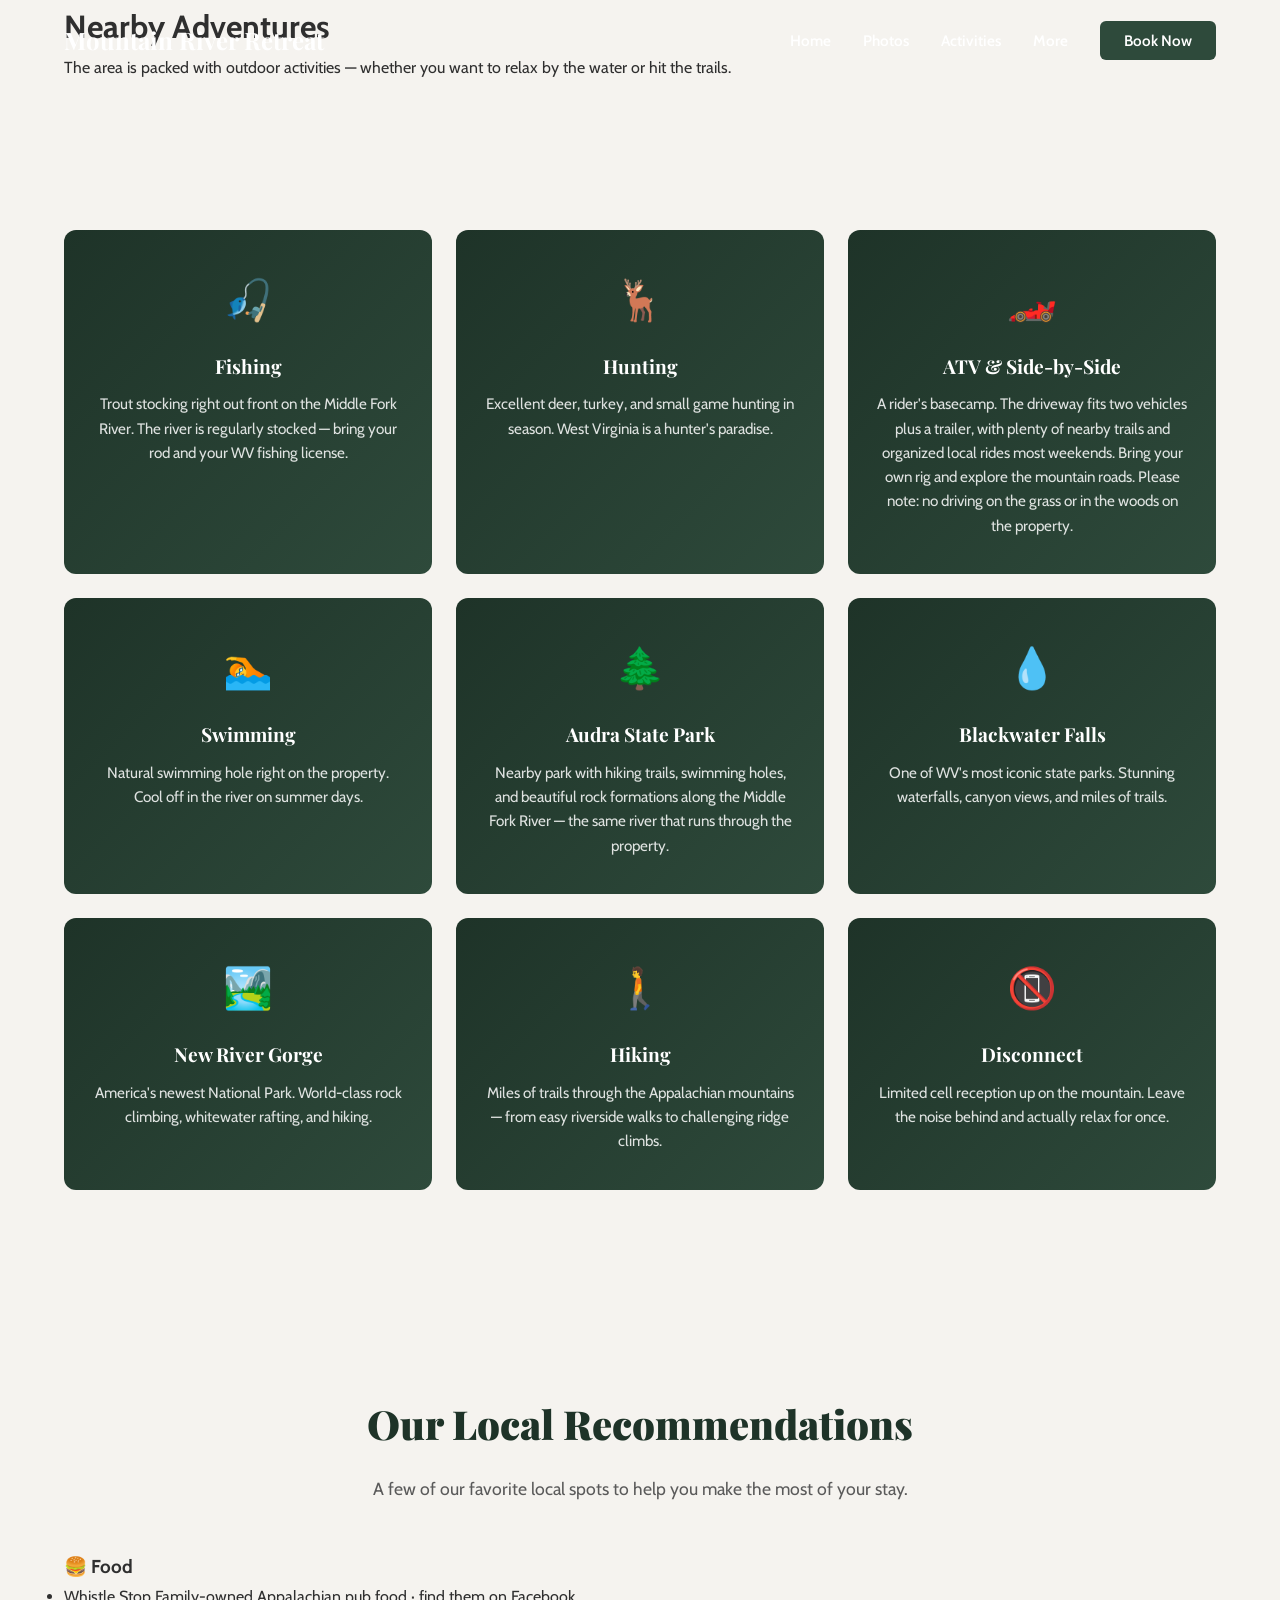
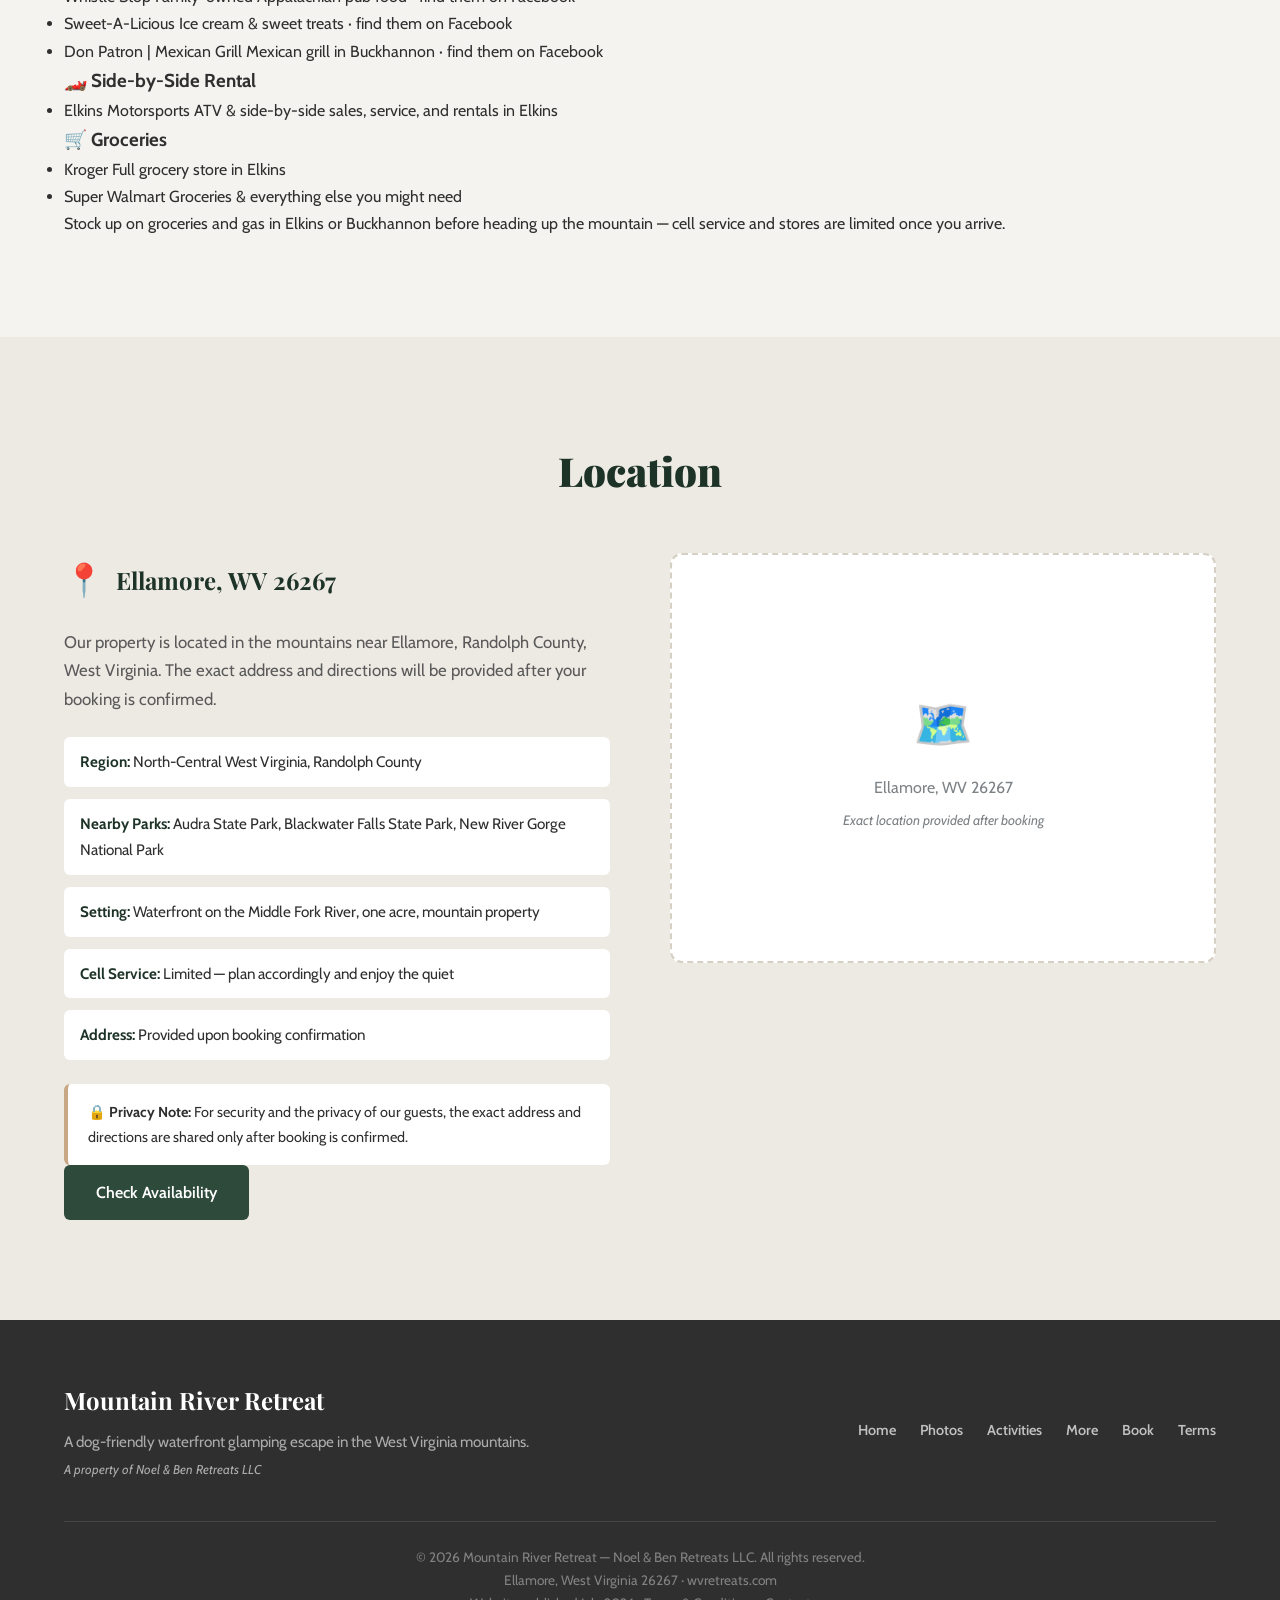
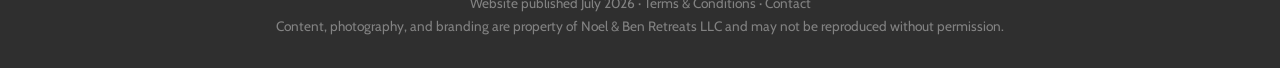
==== activities.html @ d379f9dd "Add files via upload" ====
<!DOCTYPE html>
<html lang="en">
<head>
    <meta charset="UTF-8">
    <meta name="viewport" content="width=device-width, initial-scale=1.0">
    <title>Activities &amp; Location | Mountain River Retreat</title>
    <meta name="description" content="Fishing, hunting, ATV trails, state parks, and more near our glamping retreat in Ellamore, WV.">
    <link rel="stylesheet" href="css/style.css">
    <link rel="preconnect" href="https://fonts.googleapis.com">
    <link rel="preconnect" href="https://fonts.gstatic.com" crossorigin>
    <link href="https://fonts.googleapis.com/css2?family=Cabin:wght@400;600;700&family=Playfair+Display:wght@700;900&display=swap" rel="stylesheet">
</head>
<body>
    <!-- Navigation -->
    <nav class="navbar scrolled" id="navbar">
        <div class="nav-container">
            <a href="index.html" class="nav-logo">Mountain River Retreat</a>
            <button class="nav-toggle" id="nav-toggle" aria-label="Toggle navigation">
                <span></span>
                <span></span>
                <span></span>
            </button>
            <ul class="nav-menu" id="nav-menu">
                <li><a href="index.html">Home</a></li>
                <li><a href="photos.html">Photos</a></li>
                <li><a href="activities.html" class="active">Activities</a></li>
                <li><a href="more.html">More</a></li>
                <li><a href="book.html" class="nav-cta">Book Now</a></li>
            </ul>
        </div>
    </nav>

    <!-- Page Header -->
    <header class="page-header">
        <div class="container">
            <h1>Nearby Adventures</h1>
            <p>The area is packed with outdoor activities — whether you want to relax by the water or hit the trails.</p>
        </div>
    </header>

    <!-- Activities Section -->
    <section class="section activities">
        <div class="container">
            <div class="activities-grid">
                <div class="activity-card">
                    <div class="activity-icon">🎣</div>
                    <h3>Fishing</h3>
                    <p>Trout stocking right out front on the Middle Fork River. The river is regularly stocked — bring your rod and your WV fishing license.</p>
                </div>
                <div class="activity-card">
                    <div class="activity-icon">🦌</div>
                    <h3>Hunting</h3>
                    <p>Excellent deer, turkey, and small game hunting in season. West Virginia is a hunter's paradise.</p>
                </div>
                <div class="activity-card">
                    <div class="activity-icon">🏎️</div>
                    <h3>ATV &amp; Side-by-Side</h3>
                    <p>A rider's basecamp. The driveway fits two vehicles plus a trailer, with plenty of nearby trails and organized local rides most weekends. Bring your own rig and explore the mountain roads. Please note: no driving on the grass or in the woods on the property.</p>
                </div>
                <div class="activity-card">
                    <div class="activity-icon">🏊</div>
                    <h3>Swimming</h3>
                    <p>Natural swimming hole right on the property. Cool off in the river on summer days.</p>
                </div>
                <div class="activity-card">
                    <div class="activity-icon">🌲</div>
                    <h3>Audra State Park</h3>
                    <p>Nearby park with hiking trails, swimming holes, and beautiful rock formations along the Middle Fork River — the same river that runs through the property.</p>
                </div>
                <div class="activity-card">
                    <div class="activity-icon">💧</div>
                    <h3>Blackwater Falls</h3>
                    <p>One of WV's most iconic state parks. Stunning waterfalls, canyon views, and miles of trails.</p>
                </div>
                <div class="activity-card">
                    <div class="activity-icon">🏞️</div>
                    <h3>New River Gorge</h3>
                    <p>America's newest National Park. World-class rock climbing, whitewater rafting, and hiking.</p>
                </div>
                <div class="activity-card">
                    <div class="activity-icon">🚶</div>
                    <h3>Hiking</h3>
                    <p>Miles of trails through the Appalachian mountains — from easy riverside walks to challenging ridge climbs.</p>
                </div>
                <div class="activity-card">
                    <div class="activity-icon">📵</div>
                    <h3>Disconnect</h3>
                    <p>Limited cell reception up on the mountain. Leave the noise behind and actually relax for once.</p>
                </div>
            </div>
        </div>
    </section>

    <!-- Local Recommendations Section -->
    <section class="section recommendations" id="recommendations">
        <div class="container">
            <h2 class="section-title">Our Local Recommendations</h2>
            <p class="section-subtitle">A few of our favorite local spots to help you make the most of your stay.</p>
            <div class="recs-grid">
                <div class="recs-category">
                    <h3><span class="recs-icon">🍔</span> Food</h3>
                    <ul class="recs-list">
                        <li>
                            <a href="https://www.facebook.com/fb-answers/whistle-stop-bar-and-grill-buckhannon-wv/" target="_blank" rel="noopener">Whistle Stop</a>
                            <span>Family-owned Appalachian pub food &middot; find them on Facebook</span>
                        </li>
                        <li>
                            <a href="https://www.facebook.com/myicecreamshopsweet/" target="_blank" rel="noopener">Sweet-A-Licious</a>
                            <span>Ice cream &amp; sweet treats &middot; find them on Facebook</span>
                        </li>
                        <li>
                            <a href="https://www.facebook.com/Donpatronbuckhannon/" target="_blank" rel="noopener">Don Patron | Mexican Grill</a>
                            <span>Mexican grill in Buckhannon &middot; find them on Facebook</span>
                        </li>
                    </ul>
                </div>
                <div class="recs-category">
                    <h3><span class="recs-icon">🏎️</span> Side-by-Side Rental</h3>
                    <ul class="recs-list">
                        <li>
                            <a href="https://www.elkinsmotorsports.net/" target="_blank" rel="noopener">Elkins Motorsports</a>
                            <span>ATV &amp; side-by-side sales, service, and rentals in Elkins</span>
                        </li>
                    </ul>
                </div>
                <div class="recs-category">
                    <h3><span class="recs-icon">🛒</span> Groceries</h3>
                    <ul class="recs-list">
                        <li>
                            <a href="https://www.kroger.com/stores/search?searchText=Elkins%2C%20WV" target="_blank" rel="noopener">Kroger</a>
                            <span>Full grocery store in Elkins</span>
                        </li>
                        <li>
                            <a href="https://www.walmart.com/store-finder?location=Elkins%2C%20WV" target="_blank" rel="noopener">Super Walmart</a>
                            <span>Groceries &amp; everything else you might need</span>
                        </li>
                    </ul>
                </div>
            </div>
            <p class="recs-note">Stock up on groceries and gas in Elkins or Buckhannon before heading up the mountain — cell service and stores are limited once you arrive.</p>
        </div>
    </section>

    <!-- Location Section -->
    <section class="section location" id="location">
        <div class="container">
            <h2 class="section-title">Location</h2>
            <div class="location-content">
                <div class="location-info">
                    <div class="location-badge">
                        <span class="location-pin">📍</span>
                        <h3>Ellamore, WV 26267</h3>
                    </div>
                    <p>Our property is located in the mountains near Ellamore, Randolph County, West Virginia. The exact address and directions will be provided after your booking is confirmed.</p>
                    <div class="location-details">
                        <div class="location-detail">
                            <strong>Region:</strong> North-Central West Virginia, Randolph County
                        </div>
                        <div class="location-detail">
                            <strong>Nearby Parks:</strong> Audra State Park, Blackwater Falls State Park, New River Gorge National Park
                        </div>
                        <div class="location-detail">
                            <strong>Setting:</strong> Waterfront on the Middle Fork River, one acre, mountain property
                        </div>
                        <div class="location-detail">
                            <strong>Cell Service:</strong> Limited — plan accordingly and enjoy the quiet
                        </div>
                        <div class="location-detail">
                            <strong>Address:</strong> Provided upon booking confirmation
                        </div>
                    </div>
                    <div class="location-note">
                        <p><strong>🔒 Privacy Note:</strong> For security and the privacy of our guests, the exact address and directions are shared only after booking is confirmed.</p>
                    </div>
                </div>
                <div class="location-map">
                    <div class="map-placeholder">
                        <span>🗺️</span>
                        <p>Ellamore, WV 26267</p>
                        <p class="map-note">Exact location provided after booking</p>
                    </div>
                </div>
            </div>
            <div class="section-cta">
                <a href="book.html" class="btn btn-primary">Check Availability</a>
            </div>
        </div>
    </section>

    <!-- Footer -->
    <footer class="footer">
        <div class="container">
            <div class="footer-content">
                <div class="footer-brand">
                    <h3>Mountain River Retreat</h3>
                    <p>A dog-friendly waterfront glamping escape in the West Virginia mountains.</p>
                    <p class="footer-llc">A property of Noel &amp; Ben Retreats LLC</p>
                </div>
                <div class="footer-links">
                    <a href="index.html">Home</a>
                    <a href="photos.html">Photos</a>
                    <a href="activities.html">Activities</a>
                    <a href="more.html">More</a>
                    <a href="book.html">Book</a>
                    <a href="terms.html">Terms</a>
                </div>
            </div>
            <div class="footer-bottom">
                <p class="footer-copyright">&copy; 2026 Mountain River Retreat &mdash; Noel &amp; Ben Retreats LLC. All rights reserved.</p>
                <p class="footer-meta">Ellamore, West Virginia 26267 &middot; <a href="https://wvretreats.com">wvretreats.com</a></p>
                <p class="footer-meta">Website published July 2026 &middot; <a href="terms.html">Terms &amp; Conditions</a> &middot; <a href="book.html">Contact</a></p>
                <p class="footer-meta footer-fineprint">Content, photography, and branding are property of Noel &amp; Ben Retreats LLC and may not be reproduced without permission.</p>
            </div>
        </div>
    </footer>

    <script src="js/main.js"></script>
</body>
</html>
---- css/style.css ----
/* ===== CSS Variables ===== */
:root {
    --color-warm-white: #F5F3EF;
    --color-taupe: #D6D0C4;
    --color-sage: #8A9782;
    --color-river-blue: #4A6472;
    --color-charcoal: #2F2F2F;
    --color-warm-wood: #C8A884;
    --color-forest-green: #2E4A3B;
    --color-stone-gray: #7D8286;
    --color-rust: #A35A3A;
    --color-primary: var(--color-forest-green);
    --color-primary-light: var(--color-sage);
    --color-primary-dark: #1E3328;
    --color-secondary: var(--color-rust);
    --color-secondary-light: #C06E4A;
    --color-accent: var(--color-river-blue);
    --color-bg: var(--color-warm-white);
    --color-bg-alt: #EDE9E3;
    --color-bg-dark: var(--color-charcoal);
    --color-text: var(--color-charcoal);
    --color-text-light: #5A5A5A;
    --color-text-muted: var(--color-stone-gray);
    --color-white: #ffffff;
    --color-border: var(--color-taupe);
    --font-heading: 'Playfair Display', Georgia, serif;
    --font-body: 'Cabin', -apple-system, BlinkMacSystemFont, sans-serif;
    --shadow-sm: 0 2px 4px rgba(0, 0, 0, 0.06);
    --shadow-md: 0 4px 12px rgba(0, 0, 0, 0.1);
    --shadow-lg: 0 8px 24px rgba(0, 0, 0, 0.14);
    --radius-sm: 6px;
    --radius-md: 12px;
    --radius-lg: 20px;
    --transition: 0.3s ease;
}

/* ===== Reset & Base ===== */
*,
*::before,
*::after {
    margin: 0;
    padding: 0;
    box-sizing: border-box;
}

html {
    scroll-behavior: smooth;
    scroll-padding-top: 80px;
}

body {
    font-family: var(--font-body);
    font-size: 16px;
    line-height: 1.7;
    color: var(--color-text);
    background-color: var(--color-bg);
}

img {
    max-width: 100%;
    height: auto;
    display: block;
}

a {
    text-decoration: none;
    color: inherit;
    transition: color var(--transition);
}

/* ===== Utility Classes ===== */
.container {
    max-width: 1200px;
    margin: 0 auto;
    padding: 0 24px;
}

.section {
    padding: 100px 0;
}

.section-title {
    font-family: var(--font-heading);
    font-size: 2.5rem;
    font-weight: 900;
    color: var(--color-primary-dark);
    text-align: center;
    margin-bottom: 16px;
}

.section-subtitle {
    text-align: center;
    color: var(--color-text-light);
    font-size: 1.1rem;
    max-width: 600px;
    margin: 0 auto 48px;
}

.hidden {
    display: none !important;
}

/* ===== Buttons ===== */
.btn {
    display: inline-block;
    padding: 14px 32px;
    font-family: var(--font-body);
    font-size: 1rem;
    font-weight: 600;
    border-radius: var(--radius-sm);
    border: none;
    cursor: pointer;
    transition: all var(--transition);
    text-align: center;
}

.btn-primary {
    background-color: var(--color-primary);
    color: var(--color-white);
}

.btn-primary:hover {
    background-color: var(--color-primary-light);
    transform: translateY(-2px);
    box-shadow: var(--shadow-md);
}

/* ===== Navigation ===== */
.navbar {
    position: fixed;
    top: 0;
    left: 0;
    right: 0;
    z-index: 1000;
    background-color: transparent;
    transition: all var(--transition);
    padding: 20px 0;
}

.navbar.scrolled {
    background-color: var(--color-white);
    box-shadow: var(--shadow-sm);
    padding: 12px 0;
}

.nav-container {
    max-width: 1200px;
    margin: 0 auto;
    padding: 0 24px;
    display: flex;
    align-items: center;
    justify-content: space-between;
}

.nav-logo {
    font-family: var(--font-heading);
    font-size: 1.5rem;
    font-weight: 700;
    color: var(--color-white);
    transition: color var(--transition);
}

.navbar.scrolled .nav-logo {
    color: var(--color-primary-dark);
}

.nav-menu {
    display: flex;
    list-style: none;
    gap: 32px;
    align-items: center;
}

.nav-menu a {
    font-weight: 600;
    font-size: 0.95rem;
    color: var(--color-white);
    transition: color var(--transition);
}

.navbar.scrolled .nav-menu a {
    color: var(--color-text);
}

.navbar.scrolled .nav-menu a:hover {
    color: var(--color-primary);
}

.nav-menu a:hover {
    color: var(--color-secondary-light);
}

.nav-cta {
    background-color: var(--color-primary);
    color: var(--color-white) !important;
    padding: 10px 24px;
    border-radius: var(--radius-sm);
}

.nav-cta:hover {
    background-color: var(--color-primary-light) !important;
    color: var(--color-white) !important;
}

.nav-toggle {
    display: none;
    flex-direction: column;
    gap: 5px;
    background: none;
    border: none;
    cursor: pointer;
    padding: 4px;
}

.nav-toggle span {
    width: 25px;
    height: 3px;
    background-color: var(--color-white);
    border-radius: 2px;
    transition: all var(--transition);
}

.navbar.scrolled .nav-toggle span {
    background-color: var(--color-text);
}

/* ===== Hero Section ===== */
.hero {
    position: relative;
    min-height: 100vh;
    display: flex;
    align-items: center;
    justify-content: center;
    background: linear-gradient(135deg, #1E3328 0%, #2E4A3B 30%, #4A6472 100%);
    overflow: hidden;
}

.hero::before {
    content: '';
    position: absolute;
    top: 0;
    left: 0;
    right: 0;
    bottom: 0;
    background:
        radial-gradient(ellipse at 20% 50%, rgba(46, 74, 59, 0.3) 0%, transparent 50%),
        radial-gradient(ellipse at 80% 20%, rgba(74, 100, 114, 0.2) 0%, transparent 40%),
        radial-gradient(ellipse at 50% 80%, rgba(163, 90, 58, 0.1) 0%, transparent 40%);
}

.hero-overlay {
    position: absolute;
    top: 0;
    left: 0;
    right: 0;
    bottom: 0;
    background: rgba(0, 0, 0, 0.3);
}

.hero-content {
    position: relative;
    z-index: 2;
    text-align: center;
    padding: 0 24px;
    max-width: 800px;
}

.hero h1 {
    font-family: var(--font-heading);
    font-size: 4rem;
    font-weight: 900;
    color: var(--color-white);
    margin-bottom: 20px;
    line-height: 1.1;
}

.hero-subtitle {
    font-size: 1.3rem;
    color: rgba(255, 255, 255, 0.9);
    margin-bottom: 36px;
    line-height: 1.6;
}

.hero-tagline {
    font-family: var(--font-body);
    font-size: 1.1rem;
    font-weight: 600;
    letter-spacing: 3px;
    text-transform: uppercase;
    color: var(--color-warm-wood);
    margin-bottom: 16px;
}

/* ===== About Section ===== */
.about {
    background-color: var(--color-bg);
}

.about-grid {
    display: grid;
    grid-template-columns: 1fr 1fr;
    gap: 60px;
    align-items: center;
    margin-top: 48px;
}

.about-text p {
    margin-bottom: 20px;
    color: var(--color-text-light);
    font-size: 1.05rem;
}

.about-highlights {
    display: grid;
    grid-template-columns: 1fr 1fr;
    gap: 16px;
    margin-top: 32px;
}

.highlight {
    display: flex;
    align-items: center;
    gap: 10px;
    padding: 12px 16px;
    background-color: var(--color-bg-alt);
    border-radius: var(--radius-sm);
    font-weight: 600;
    font-size: 0.9rem;
}

.highlight-icon {
    font-size: 1.3rem;
}

.about-image {
    display: flex;
    align-items: center;
    justify-content: center;
}

.placeholder-image {
    width: 100%;
    aspect-ratio: 4/3;
    background: var(--color-bg-alt);
    border: 2px dashed var(--color-border);
    border-radius: var(--radius-md);
    display: flex;
    flex-direction: column;
    align-items: center;
    justify-content: center;
    gap: 8px;
    color: var(--color-text-muted);
}

.placeholder-image span {
    font-size: 3rem;
}

/* ===== Features Section ===== */
.features {
    background-color: var(--color-bg-alt);
}

.features-grid {
    display: grid;
    grid-template-columns: repeat(3, 1fr);
    gap: 24px;
    margin-top: 48px;
}

.feature-card {
    background-color: var(--color-white);
    padding: 36px 28px;
    border-radius: var(--radius-md);
    text-align: center;
    box-shadow: var(--shadow-sm);
    transition: all var(--transition);
}

.feature-card:hover {
    transform: translateY(-4px);
    box-shadow: var(--shadow-md);
}

.feature-icon {
    font-size: 2.5rem;
    margin-bottom: 16px;
}

.feature-card h3 {
    font-family: var(--font-heading);
    font-size: 1.2rem;
    color: var(--color-primary-dark);
    margin-bottom: 10px;
}

.feature-card p {
    color: var(--color-text-light);
    font-size: 0.95rem;
    line-height: 1.6;
}

/* ===== Activities Section ===== */
.activities {
    background-color: var(--color-bg);
}

.activities-grid {
    display: grid;
    grid-template-columns: repeat(3, 1fr);
    gap: 24px;
    margin-top: 48px;
}

.activity-card {
    background: linear-gradient(135deg, #1E3328 0%, #2E4A3B 100%);
    padding: 36px 28px;
    border-radius: var(--radius-md);
    text-align: center;
    color: var(--color-white);
    transition: all var(--transition);
}

.activity-card:hover {
    transform: translateY(-4px);
    box-shadow: var(--shadow-lg);
}

.activity-icon {
    font-size: 2.5rem;
    margin-bottom: 16px;
}

.activity-card h3 {
    font-family: var(--font-heading);
    font-size: 1.2rem;
    margin-bottom: 10px;
}

.activity-card p {
    color: rgba(255, 255, 255, 0.85);
    font-size: 0.95rem;
    line-height: 1.6;
}

/* ===== About Photo ===== */
.about-photo {
    width: 100%;
    border-radius: var(--radius-md);
    box-shadow: var(--shadow-md);
    object-fit: cover;
    aspect-ratio: 4/3;
}

/* ===== Photo Gallery Section ===== */
.gallery {
    background-color: var(--color-bg-alt);
}

.gallery-grid {
    display: grid;
    grid-template-columns: repeat(3, 1fr);
    gap: 16px;
    margin-top: 48px;
}

.gallery-item {
    position: relative;
    border-radius: var(--radius-md);
    overflow: hidden;
    box-shadow: var(--shadow-sm);
    transition: all var(--transition);
    cursor: pointer;
}

.gallery-item:hover {
    transform: translateY(-4px);
    box-shadow: var(--shadow-lg);
}

.gallery-item-large {
    grid-column: span 2;
    grid-row: span 2;
}

.gallery-item img {
    width: 100%;
    height: 100%;
    object-fit: cover;
    aspect-ratio: 4/3;
    display: block;
    transition: transform var(--transition);
}

.gallery-item-large img {
    aspect-ratio: auto;
}

.gallery-item:hover img {
    transform: scale(1.05);
}

.gallery-caption {
    position: absolute;
    bottom: 0;
    left: 0;
    right: 0;
    padding: 12px 16px;
    background: linear-gradient(transparent, rgba(0, 0, 0, 0.7));
    color: var(--color-white);
    font-size: 0.85rem;
    font-weight: 600;
}

/* ===== Rules Section ===== */
.rules {
    background-color: var(--color-bg);
}

.rules-grid {
    display: grid;
    grid-template-columns: repeat(3, 1fr);
    gap: 24px;
    margin-top: 48px;
}

.rule-card {
    background-color: var(--color-white);
    padding: 32px 24px;
    border-radius: var(--radius-md);
    text-align: center;
    box-shadow: var(--shadow-sm);
    border-top: 4px solid var(--color-warm-wood);
}

.rule-icon {
    font-size: 2.2rem;
    margin-bottom: 12px;
}

.rule-card h3 {
    font-family: var(--font-heading);
    font-size: 1.1rem;
    color: var(--color-primary-dark);
    margin-bottom: 8px;
}

.rule-card p {
    color: var(--color-text-light);
    font-size: 0.9rem;
    line-height: 1.6;
}

/* ===== Location Section ===== */
.location {
    background-color: var(--color-bg-alt);
}

.location-content {
    display: grid;
    grid-template-columns: 1fr 1fr;
    gap: 60px;
    align-items: start;
    margin-top: 48px;
}

.location-badge {
    display: flex;
    align-items: center;
    gap: 12px;
    margin-bottom: 20px;
}

.location-pin {
    font-size: 2rem;
}

.location-badge h3 {
    font-family: var(--font-heading);
    font-size: 1.5rem;
    color: var(--color-primary-dark);
}

.location-info p {
    color: var(--color-text-light);
    margin-bottom: 24px;
    font-size: 1.05rem;
}

.location-details {
    display: flex;
    flex-direction: column;
    gap: 12px;
    margin-bottom: 24px;
}

.location-detail {
    padding: 12px 16px;
    background-color: var(--color-white);
    border-radius: var(--radius-sm);
    font-size: 0.95rem;
}

.location-detail strong {
    color: var(--color-primary-dark);
}

.location-note {
    padding: 16px 20px;
    background-color: var(--color-white);
    border-left: 4px solid var(--color-warm-wood);
    border-radius: var(--radius-sm);
}

.location-note p {
    margin: 0;
    font-size: 0.9rem;
    color: var(--color-text);
}

.location-map {
    display: flex;
    align-items: center;
    justify-content: center;
}

.map-placeholder {
    width: 100%;
    aspect-ratio: 4/3;
    background: var(--color-white);
    border: 2px dashed var(--color-border);
    border-radius: var(--radius-md);
    display: flex;
    flex-direction: column;
    align-items: center;
    justify-content: center;
    gap: 8px;
    color: var(--color-text-muted);
}

.map-placeholder span {
    font-size: 3rem;
}

.map-note {
    font-size: 0.85rem;
    font-style: italic;
}

/* ===== Booking Section ===== */
.booking {
    background-color: var(--color-bg);
}

.booking-form-container {
    max-width: 700px;
    margin: 0 auto;
}

.booking-form {
    background-color: var(--color-white);
    padding: 48px;
    border-radius: var(--radius-md);
    box-shadow: var(--shadow-md);
}

.form-row {
    display: grid;
    grid-template-columns: 1fr 1fr;
    gap: 20px;
    margin-bottom: 20px;
}

.form-group {
    display: flex;
    flex-direction: column;
}

.form-group.full-width {
    grid-column: 1 / -1;
    margin-bottom: 20px;
}

.form-group label {
    font-weight: 600;
    font-size: 0.9rem;
    color: var(--color-text);
    margin-bottom: 6px;
}

.form-group select,
.form-group input,
.form-group textarea {
    padding: 12px 16px;
    border: 2px solid var(--color-border);
    border-radius: var(--radius-sm);
    font-family: var(--font-body);
    font-size: 1rem;
    color: var(--color-text);
    transition: border-color var(--transition);
    background-color: var(--color-bg);
}

.form-group select:focus,
.form-group input:focus,
.form-group textarea:focus {
    outline: none;
    border-color: var(--color-primary);
    background-color: var(--color-white);
}

.form-group textarea {
    resize: vertical;
    min-height: 100px;
}

.btn-submit {
    width: 100%;
    padding: 16px;
    font-size: 1.1rem;
    margin-top: 8px;
}

/* Form Success Message */
.form-success {
    text-align: center;
    padding: 60px 40px;
    background-color: var(--color-white);
    border-radius: var(--radius-md);
    box-shadow: var(--shadow-md);
}

.success-icon {
    font-size: 3rem;
    margin-bottom: 16px;
}

.form-success h3 {
    font-family: var(--font-heading);
    font-size: 1.8rem;
    color: var(--color-primary-dark);
    margin-bottom: 12px;
}

.form-success p {
    color: var(--color-text-light);
    font-size: 1.05rem;
    max-width: 500px;
    margin: 0 auto;
}

/* ===== Availability Calendar ===== */
.availability {
    background-color: var(--color-bg);
}

.calendar-container {
    max-width: 800px;
    margin: 0 auto;
    background: var(--color-white);
    border-radius: var(--radius-md);
    padding: 24px;
    box-shadow: var(--shadow-md);
}

.calendar-embed {
    border-radius: var(--radius-sm);
    overflow: hidden;
    margin-bottom: 16px;
}

.calendar-embed iframe {
    display: block;
    border-radius: var(--radius-sm);
}

.calendar-note {
    text-align: center;
    padding: 12px 16px;
    background-color: var(--color-bg-alt);
    border-radius: var(--radius-sm);
}

.calendar-note p {
    font-size: 0.9rem;
    color: var(--color-text-light);
    margin: 0;
}

.calendar-note a {
    color: var(--color-forest-green);
    font-weight: 600;
    text-decoration: underline;
}

.calendar-note a:hover {
    color: var(--color-rust);
}

@media (max-width: 768px) {
    .calendar-container {
        padding: 16px;
    }

    .calendar-embed iframe {
        height: 400px;
    }
}

/* ===== Coming Soon Section ===== */
.coming-soon {
    background-color: var(--color-bg-alt);
}

.coming-soon-grid {
    display: grid;
    grid-template-columns: repeat(3, 1fr);
    gap: 24px;
    margin-top: 48px;
}

.coming-soon-card {
    background-color: var(--color-white);
    padding: 36px 28px;
    border-radius: var(--radius-md);
    text-align: center;
    box-shadow: var(--shadow-sm);
    border: 2px dashed var(--color-taupe);
    position: relative;
}

.coming-soon-icon {
    font-size: 2.5rem;
    margin-bottom: 16px;
}

.coming-soon-badge {
    display: inline-block;
    background-color: var(--color-sage);
    color: var(--color-white);
    padding: 4px 12px;
    border-radius: 20px;
    font-size: 0.75rem;
    font-weight: 700;
    text-transform: uppercase;
    letter-spacing: 1px;
    margin-bottom: 12px;
}

.coming-soon-card h3 {
    font-family: var(--font-heading);
    font-size: 1.2rem;
    color: var(--color-forest-green);
    margin-bottom: 10px;
}

.coming-soon-card p {
    color: var(--color-text-light);
    font-size: 0.95rem;
    line-height: 1.6;
}

/* ===== Suggestion Box Section ===== */
.suggestion-box {
    background-color: var(--color-bg);
}

/* ===== Footer ===== */
.footer {
    background-color: var(--color-bg-dark);
    color: var(--color-white);
    padding: 60px 0 30px;
}

.footer-content {
    display: flex;
    justify-content: space-between;
    align-items: center;
    margin-bottom: 40px;
}

.footer-brand h3 {
    font-family: var(--font-heading);
    font-size: 1.5rem;
    margin-bottom: 8px;
}

.footer-brand p {
    color: rgba(255, 255, 255, 0.6);
    font-size: 0.95rem;
}

.footer-llc {
    font-size: 0.8rem !important;
    margin-top: 4px;
    font-style: italic;
}

.footer-links {
    display: flex;
    gap: 24px;
}

.footer-links a {
    color: rgba(255, 255, 255, 0.7);
    font-weight: 600;
    font-size: 0.9rem;
    transition: color var(--transition);
}

.footer-links a:hover {
    color: var(--color-white);
}

.footer-bottom {
    border-top: 1px solid rgba(255, 255, 255, 0.1);
    padding-top: 24px;
    text-align: center;
}

.footer-bottom p {
    color: rgba(255, 255, 255, 0.4);
    font-size: 0.85rem;
}

/* ===== Responsive Design ===== */
@media (max-width: 968px) {
    .section-title {
        font-size: 2rem;
    }

    .hero h1 {
        font-size: 3rem;
    }

    .about-grid {
        grid-template-columns: 1fr;
        gap: 40px;
    }

    .features-grid,
    .activities-grid {
        grid-template-columns: repeat(2, 1fr);
    }

    .gallery-grid {
        grid-template-columns: repeat(2, 1fr);
    }

    .gallery-item-large {
        grid-column: span 2;
        grid-row: span 1;
    }

    .rules-grid,
    .coming-soon-grid {
        grid-template-columns: repeat(2, 1fr);
    }

    .location-content {
        grid-template-columns: 1fr;
        gap: 40px;
    }
}

@media (max-width: 768px) {
    .nav-menu {
        position: fixed;
        top: 0;
        right: -100%;
        width: 75%;
        max-width: 300px;
        height: 100vh;
        background-color: var(--color-white);
        flex-direction: column;
        padding: 80px 32px 32px;
        gap: 24px;
        transition: right var(--transition);
        box-shadow: var(--shadow-lg);
    }

    .nav-menu.active {
        right: 0;
    }

    .nav-menu a {
        color: var(--color-text) !important;
        font-size: 1.1rem;
    }

    .nav-toggle {
        display: flex;
    }

    .hero h1 {
        font-size: 2.5rem;
    }

    .hero-subtitle {
        font-size: 1.1rem;
    }

    .features-grid,
    .activities-grid {
        grid-template-columns: 1fr;
    }

    .gallery-grid {
        grid-template-columns: 1fr;
    }

    .gallery-item-large {
        grid-column: span 1;
    }

    .rules-grid {
        grid-template-columns: 1fr;
    }

    .coming-soon-grid {
        grid-template-columns: 1fr;
    }

    .form-row {
        grid-template-columns: 1fr;
    }

    .booking-form {
        padding: 32px 24px;
    }

    .footer-content {
        flex-direction: column;
        gap: 24px;
        text-align: center;
    }

    .footer-links {
        flex-wrap: wrap;
        justify-content: center;
    }

    .about-highlights {
        grid-template-columns: 1fr;
    }

    .section {
        padding: 70px 0;
    }
}

@media (max-width: 480px) {
    .hero h1 {
        font-size: 2rem;
    }

    .section-title {
        font-size: 1.7rem;
    }

    .container {
        padding: 0 16px;
    }
}
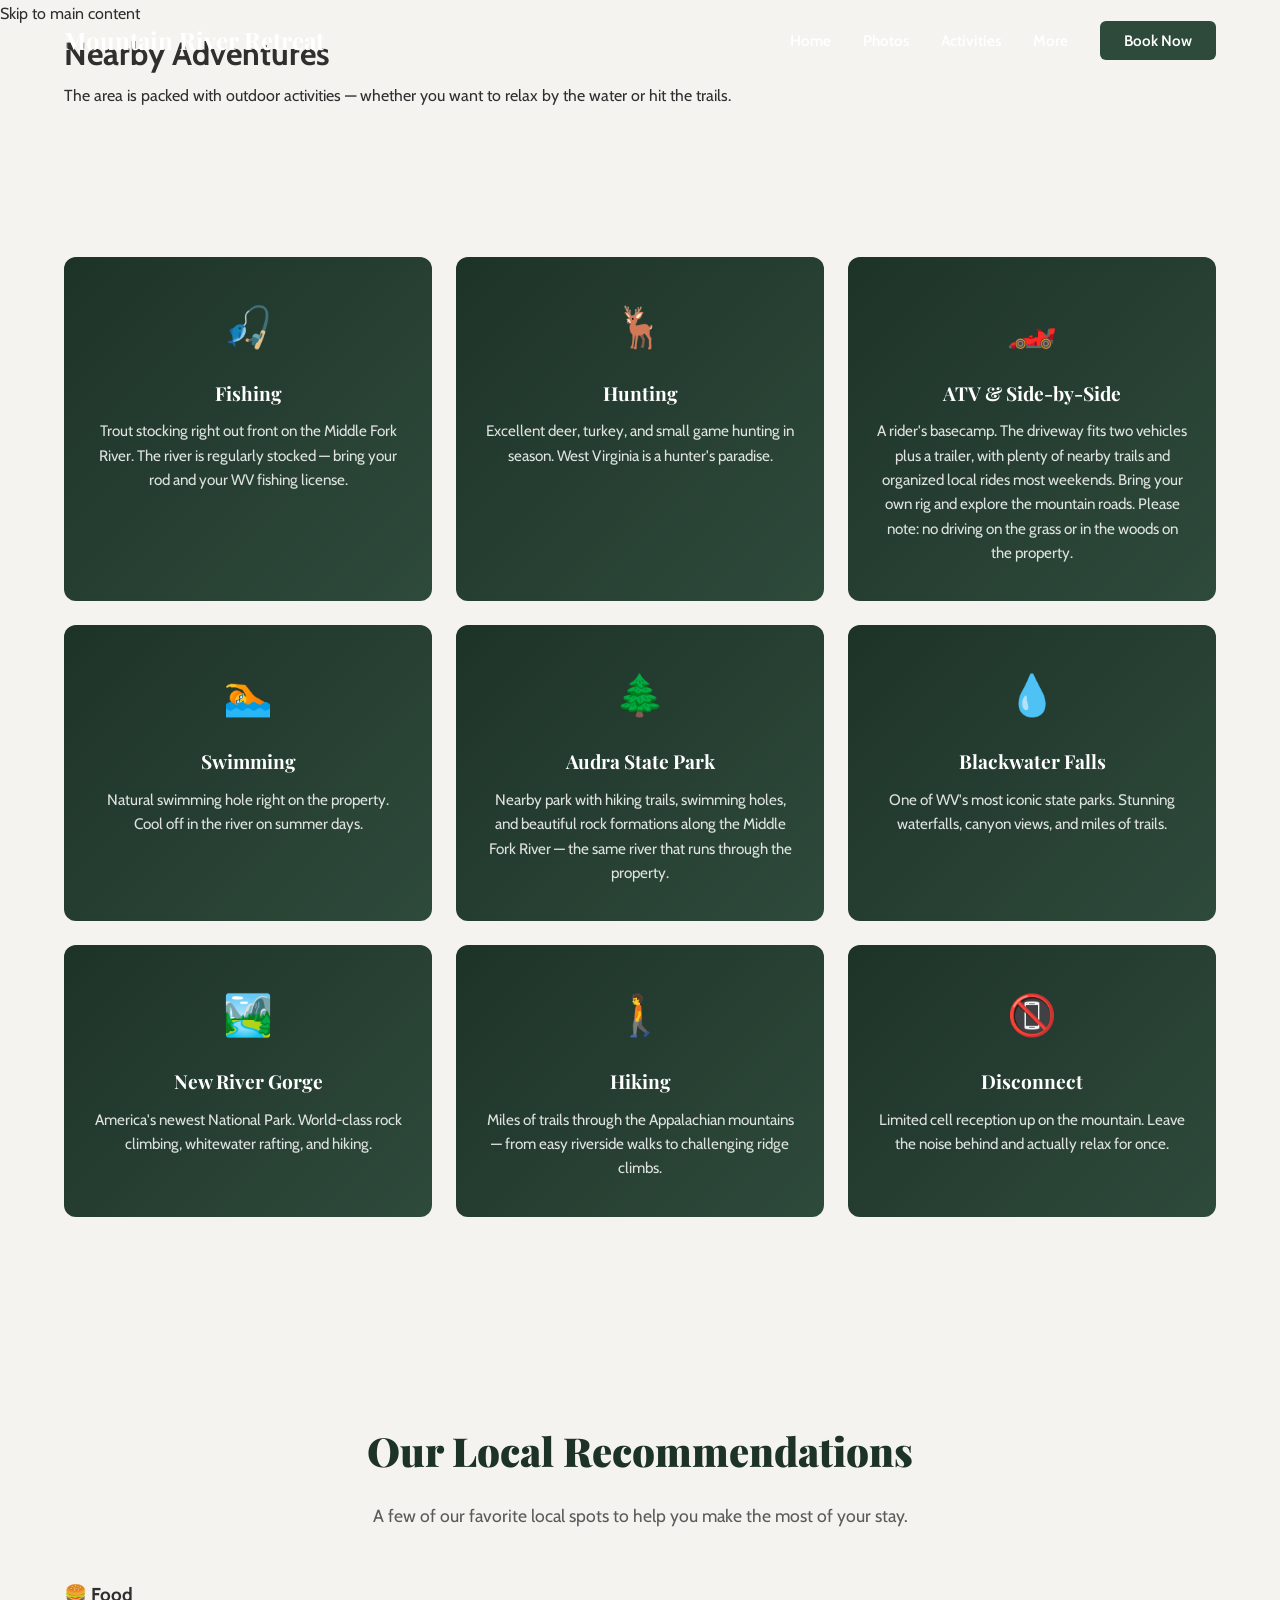
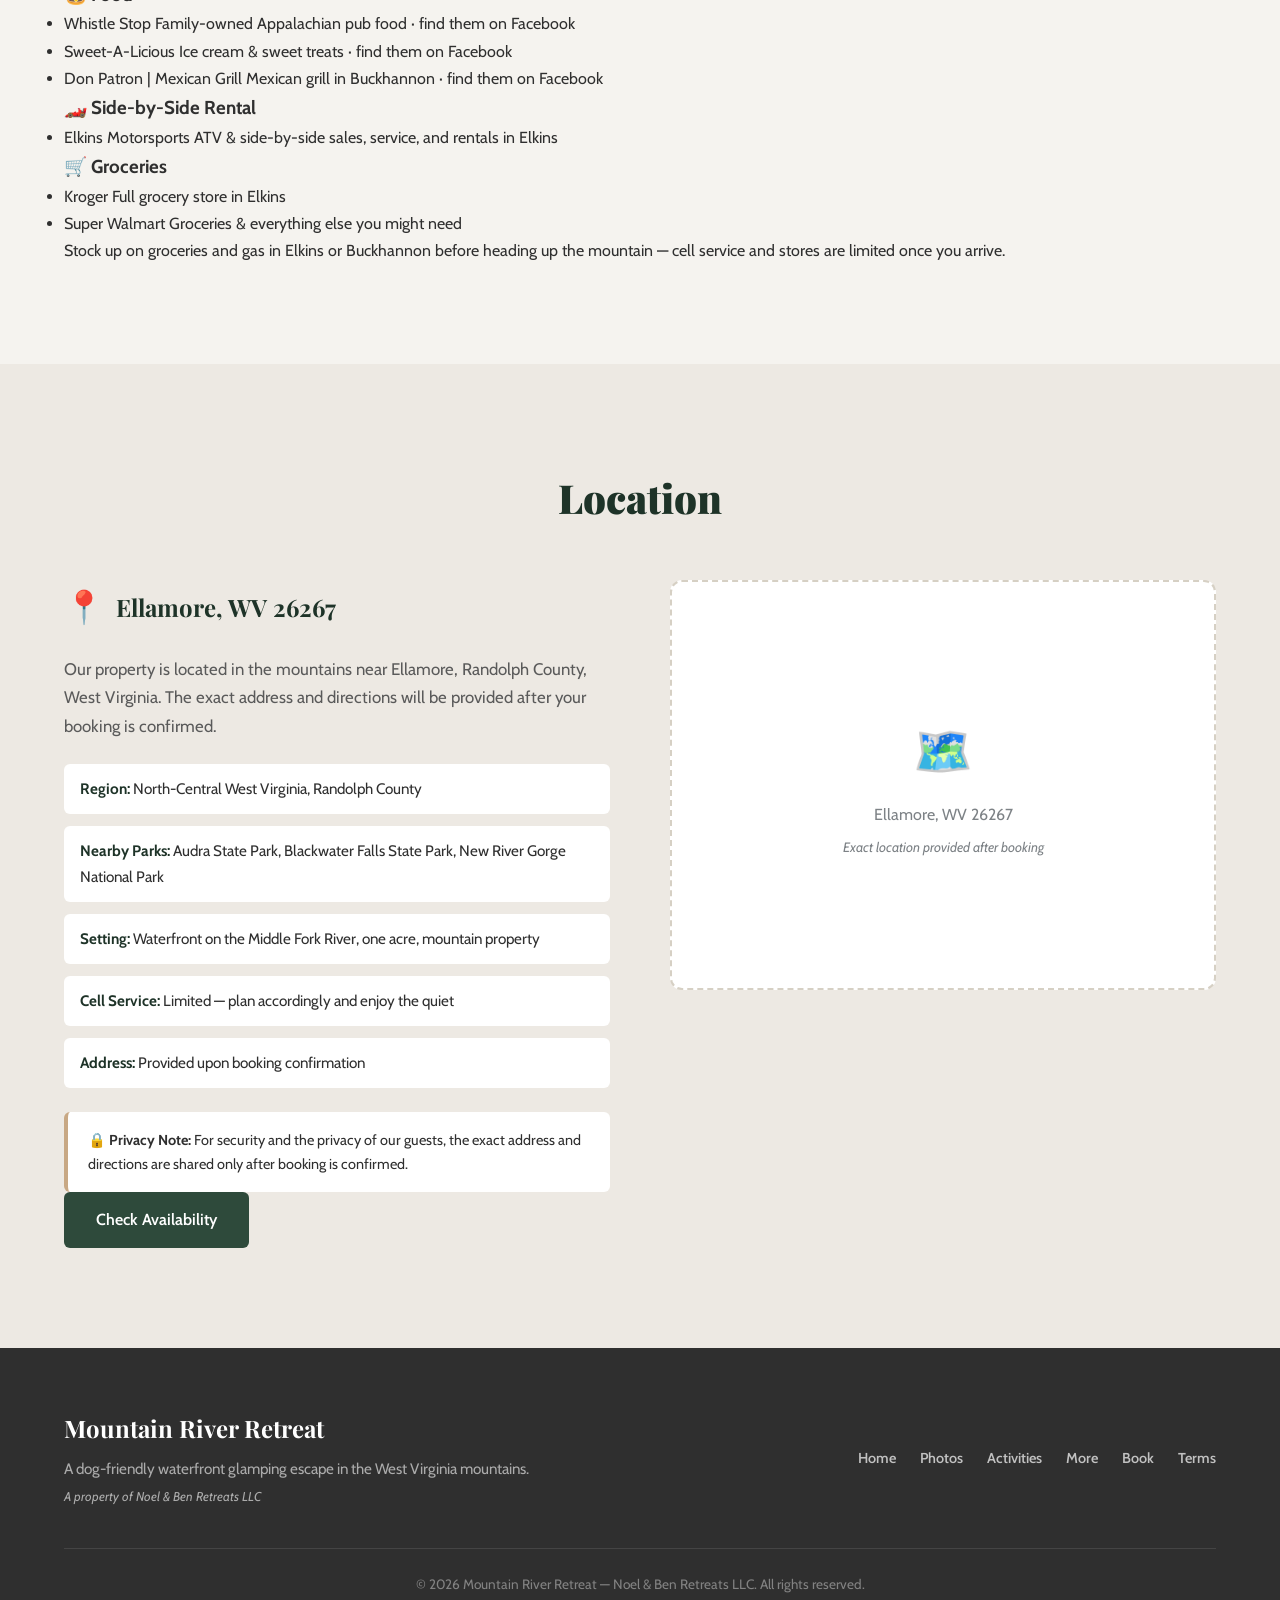
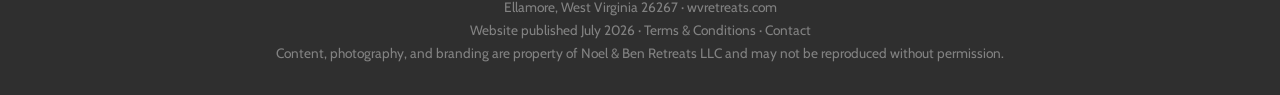
==== commit 8b8543cf: "Add files via upload" ====
--- a/activities.html
+++ b/activities.html
@@ -11,25 +11,27 @@
     <link href="https://fonts.googleapis.com/css2?family=Cabin:wght@400;600;700&family=Playfair+Display:wght@700;900&display=swap" rel="stylesheet">
 </head>
 <body>
+    <a href="#main" class="skip-link">Skip to main content</a>
     <!-- Navigation -->
-    <nav class="navbar scrolled" id="navbar">
+    <nav class="navbar scrolled" id="navbar" aria-label="Main navigation">
         <div class="nav-container">
             <a href="index.html" class="nav-logo">Mountain River Retreat</a>
-            <button class="nav-toggle" id="nav-toggle" aria-label="Toggle navigation">
-                <span></span>
-                <span></span>
-                <span></span>
+            <button class="nav-toggle" id="nav-toggle" aria-label="Open menu" aria-expanded="false" aria-controls="nav-menu">
+                <span aria-hidden="true"></span>
+                <span aria-hidden="true"></span>
+                <span aria-hidden="true"></span>
             </button>
             <ul class="nav-menu" id="nav-menu">
                 <li><a href="index.html">Home</a></li>
                 <li><a href="photos.html">Photos</a></li>
-                <li><a href="activities.html" class="active">Activities</a></li>
+                <li><a href="activities.html" class="active" aria-current="page">Activities</a></li>
                 <li><a href="more.html">More</a></li>
                 <li><a href="book.html" class="nav-cta">Book Now</a></li>
             </ul>
         </div>
     </nav>
 
+    <main id="main">
     <!-- Page Header -->
     <header class="page-header">
         <div class="container">
@@ -43,47 +45,47 @@
         <div class="container">
             <div class="activities-grid">
                 <div class="activity-card">
-                    <div class="activity-icon">🎣</div>
+                    <div class="activity-icon" aria-hidden="true">🎣</div>
                     <h3>Fishing</h3>
                     <p>Trout stocking right out front on the Middle Fork River. The river is regularly stocked — bring your rod and your WV fishing license.</p>
                 </div>
                 <div class="activity-card">
-                    <div class="activity-icon">🦌</div>
+                    <div class="activity-icon" aria-hidden="true">🦌</div>
                     <h3>Hunting</h3>
                     <p>Excellent deer, turkey, and small game hunting in season. West Virginia is a hunter's paradise.</p>
                 </div>
                 <div class="activity-card">
-                    <div class="activity-icon">🏎️</div>
+                    <div class="activity-icon" aria-hidden="true">🏎️</div>
                     <h3>ATV &amp; Side-by-Side</h3>
                     <p>A rider's basecamp. The driveway fits two vehicles plus a trailer, with plenty of nearby trails and organized local rides most weekends. Bring your own rig and explore the mountain roads. Please note: no driving on the grass or in the woods on the property.</p>
                 </div>
                 <div class="activity-card">
-                    <div class="activity-icon">🏊</div>
+                    <div class="activity-icon" aria-hidden="true">🏊</div>
                     <h3>Swimming</h3>
                     <p>Natural swimming hole right on the property. Cool off in the river on summer days.</p>
                 </div>
                 <div class="activity-card">
-                    <div class="activity-icon">🌲</div>
+                    <div class="activity-icon" aria-hidden="true">🌲</div>
                     <h3>Audra State Park</h3>
                     <p>Nearby park with hiking trails, swimming holes, and beautiful rock formations along the Middle Fork River — the same river that runs through the property.</p>
                 </div>
                 <div class="activity-card">
-                    <div class="activity-icon">💧</div>
+                    <div class="activity-icon" aria-hidden="true">💧</div>
                     <h3>Blackwater Falls</h3>
                     <p>One of WV's most iconic state parks. Stunning waterfalls, canyon views, and miles of trails.</p>
                 </div>
                 <div class="activity-card">
-                    <div class="activity-icon">🏞️</div>
+                    <div class="activity-icon" aria-hidden="true">🏞️</div>
                     <h3>New River Gorge</h3>
                     <p>America's newest National Park. World-class rock climbing, whitewater rafting, and hiking.</p>
                 </div>
                 <div class="activity-card">
-                    <div class="activity-icon">🚶</div>
+                    <div class="activity-icon" aria-hidden="true">🚶</div>
                     <h3>Hiking</h3>
                     <p>Miles of trails through the Appalachian mountains — from easy riverside walks to challenging ridge climbs.</p>
                 </div>
                 <div class="activity-card">
-                    <div class="activity-icon">📵</div>
+                    <div class="activity-icon" aria-hidden="true">📵</div>
                     <h3>Disconnect</h3>
                     <p>Limited cell reception up on the mountain. Leave the noise behind and actually relax for once.</p>
                 </div>
@@ -98,7 +100,7 @@
             <p class="section-subtitle">A few of our favorite local spots to help you make the most of your stay.</p>
             <div class="recs-grid">
                 <div class="recs-category">
-                    <h3><span class="recs-icon">🍔</span> Food</h3>
+                    <h3><span class="recs-icon" aria-hidden="true">🍔</span> Food</h3>
                     <ul class="recs-list">
                         <li>
                             <a href="https://www.facebook.com/fb-answers/whistle-stop-bar-and-grill-buckhannon-wv/" target="_blank" rel="noopener">Whistle Stop</a>
@@ -115,7 +117,7 @@
                     </ul>
                 </div>
                 <div class="recs-category">
-                    <h3><span class="recs-icon">🏎️</span> Side-by-Side Rental</h3>
+                    <h3><span class="recs-icon" aria-hidden="true">🏎️</span> Side-by-Side Rental</h3>
                     <ul class="recs-list">
                         <li>
                             <a href="https://www.elkinsmotorsports.net/" target="_blank" rel="noopener">Elkins Motorsports</a>
@@ -124,7 +126,7 @@
                     </ul>
                 </div>
                 <div class="recs-category">
-                    <h3><span class="recs-icon">🛒</span> Groceries</h3>
+                    <h3><span class="recs-icon" aria-hidden="true">🛒</span> Groceries</h3>
                     <ul class="recs-list">
                         <li>
                             <a href="https://www.kroger.com/stores/search?searchText=Elkins%2C%20WV" target="_blank" rel="noopener">Kroger</a>
@@ -148,7 +150,7 @@
             <div class="location-content">
                 <div class="location-info">
                     <div class="location-badge">
-                        <span class="location-pin">📍</span>
+                        <span class="location-pin" aria-hidden="true">📍</span>
                         <h3>Ellamore, WV 26267</h3>
                     </div>
                     <p>Our property is located in the mountains near Ellamore, Randolph County, West Virginia. The exact address and directions will be provided after your booking is confirmed.</p>
@@ -175,7 +177,7 @@
                 </div>
                 <div class="location-map">
                     <div class="map-placeholder">
-                        <span>🗺️</span>
+                        <span aria-hidden="true">🗺️</span>
                         <p>Ellamore, WV 26267</p>
                         <p class="map-note">Exact location provided after booking</p>
                     </div>
@@ -186,6 +188,7 @@
             </div>
         </div>
     </section>
+    </main>
 
     <!-- Footer -->
     <footer class="footer">
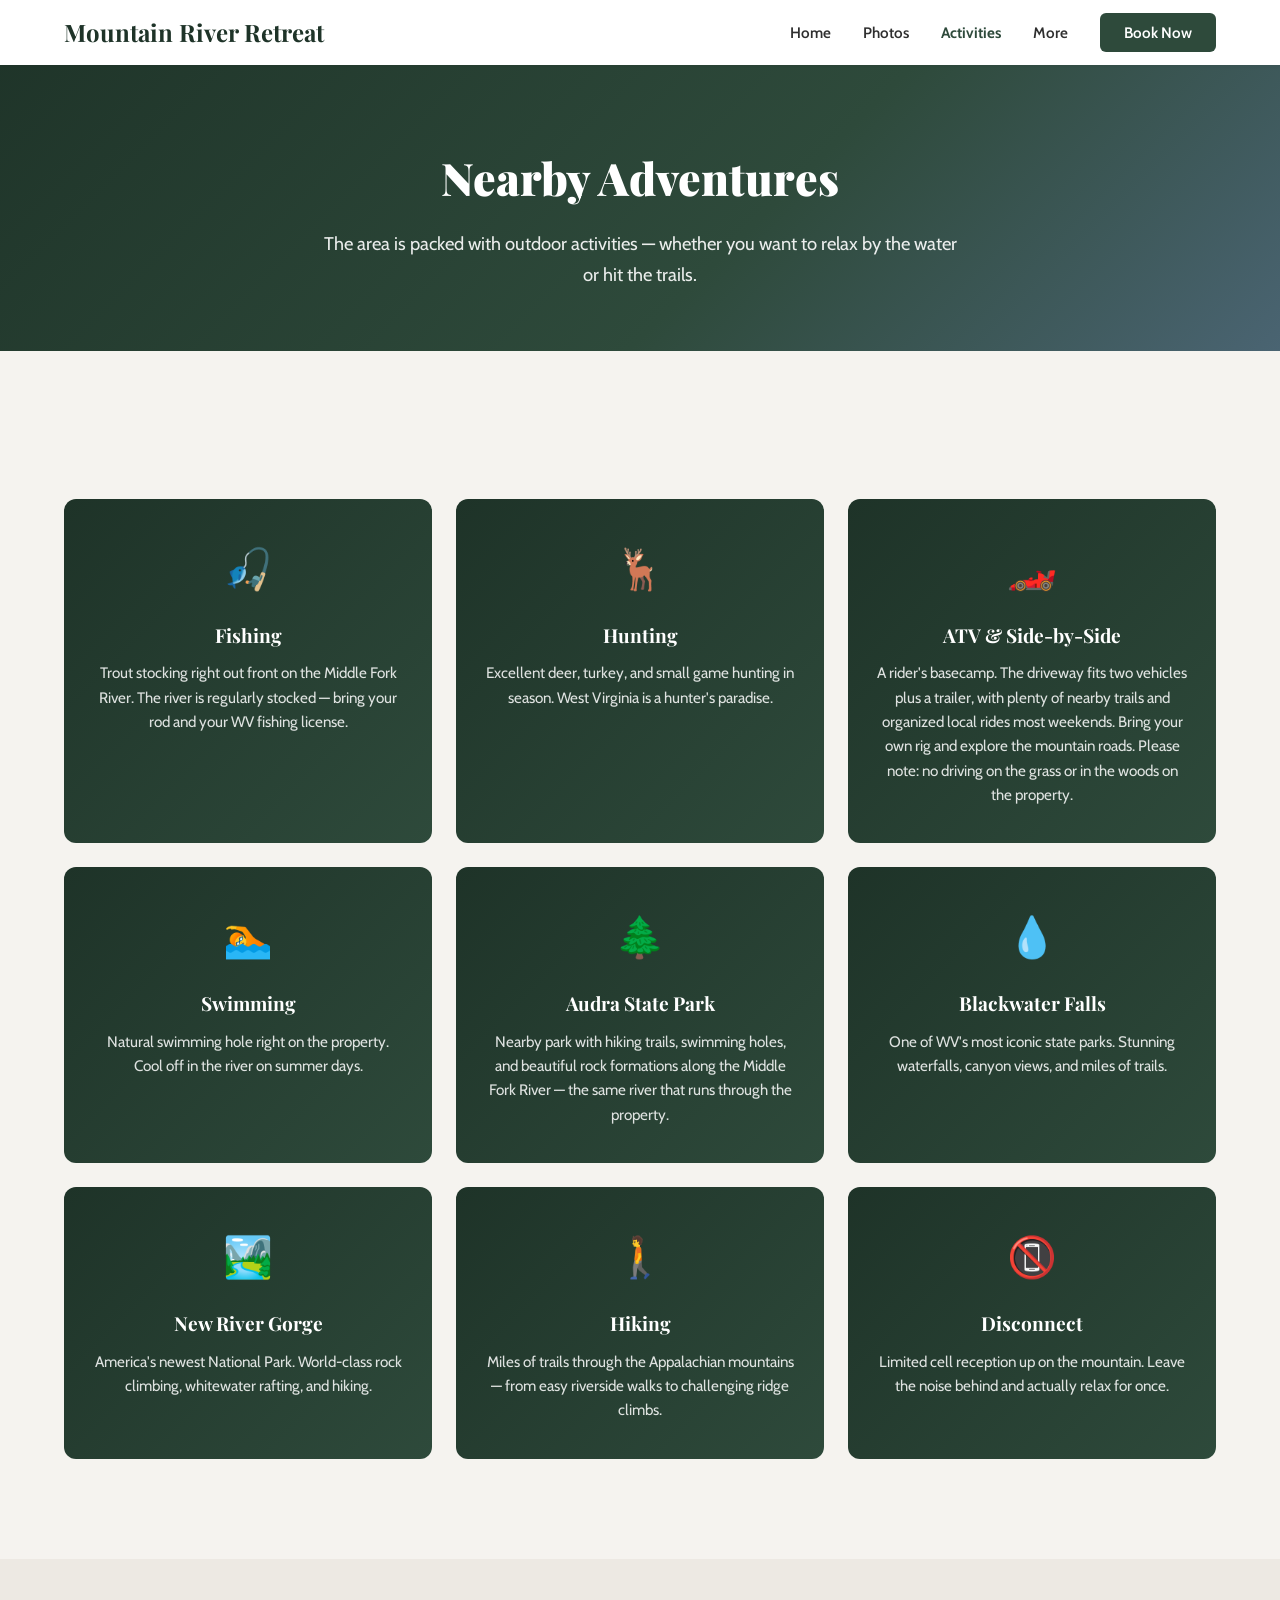
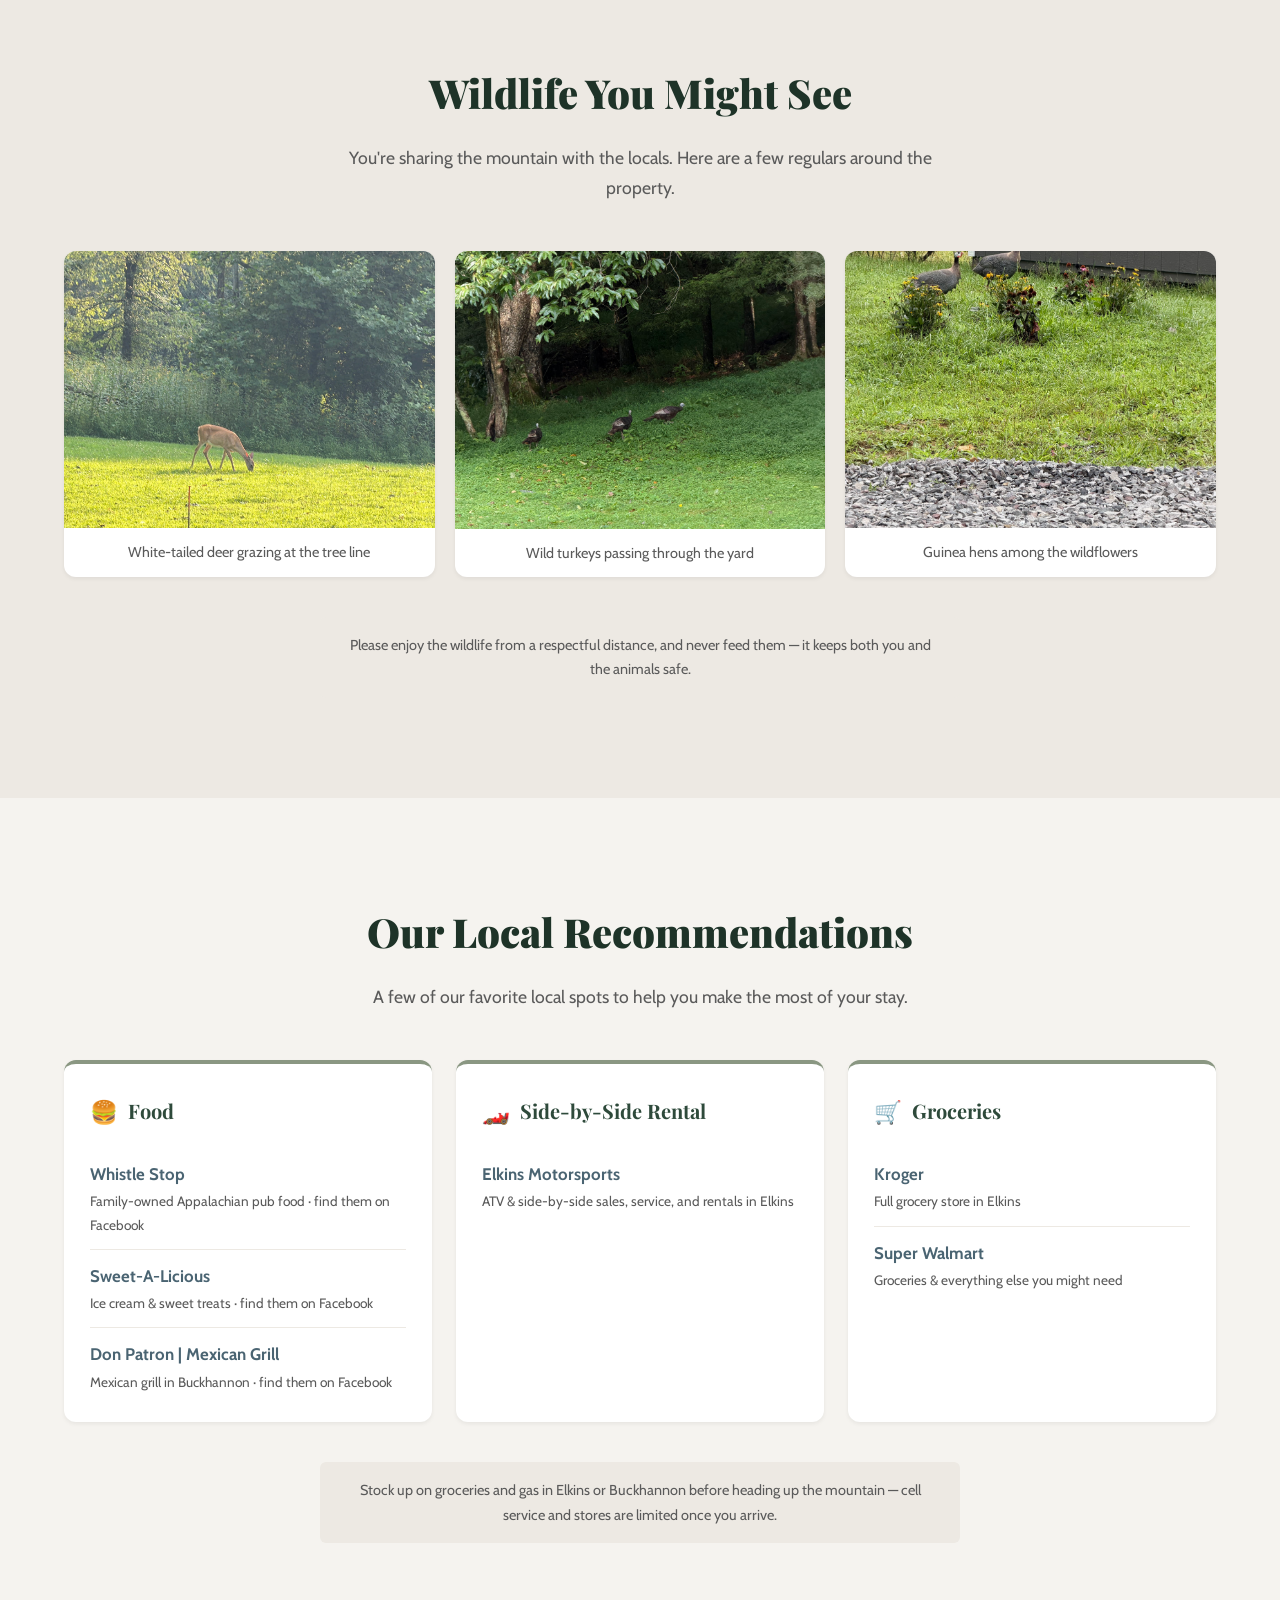
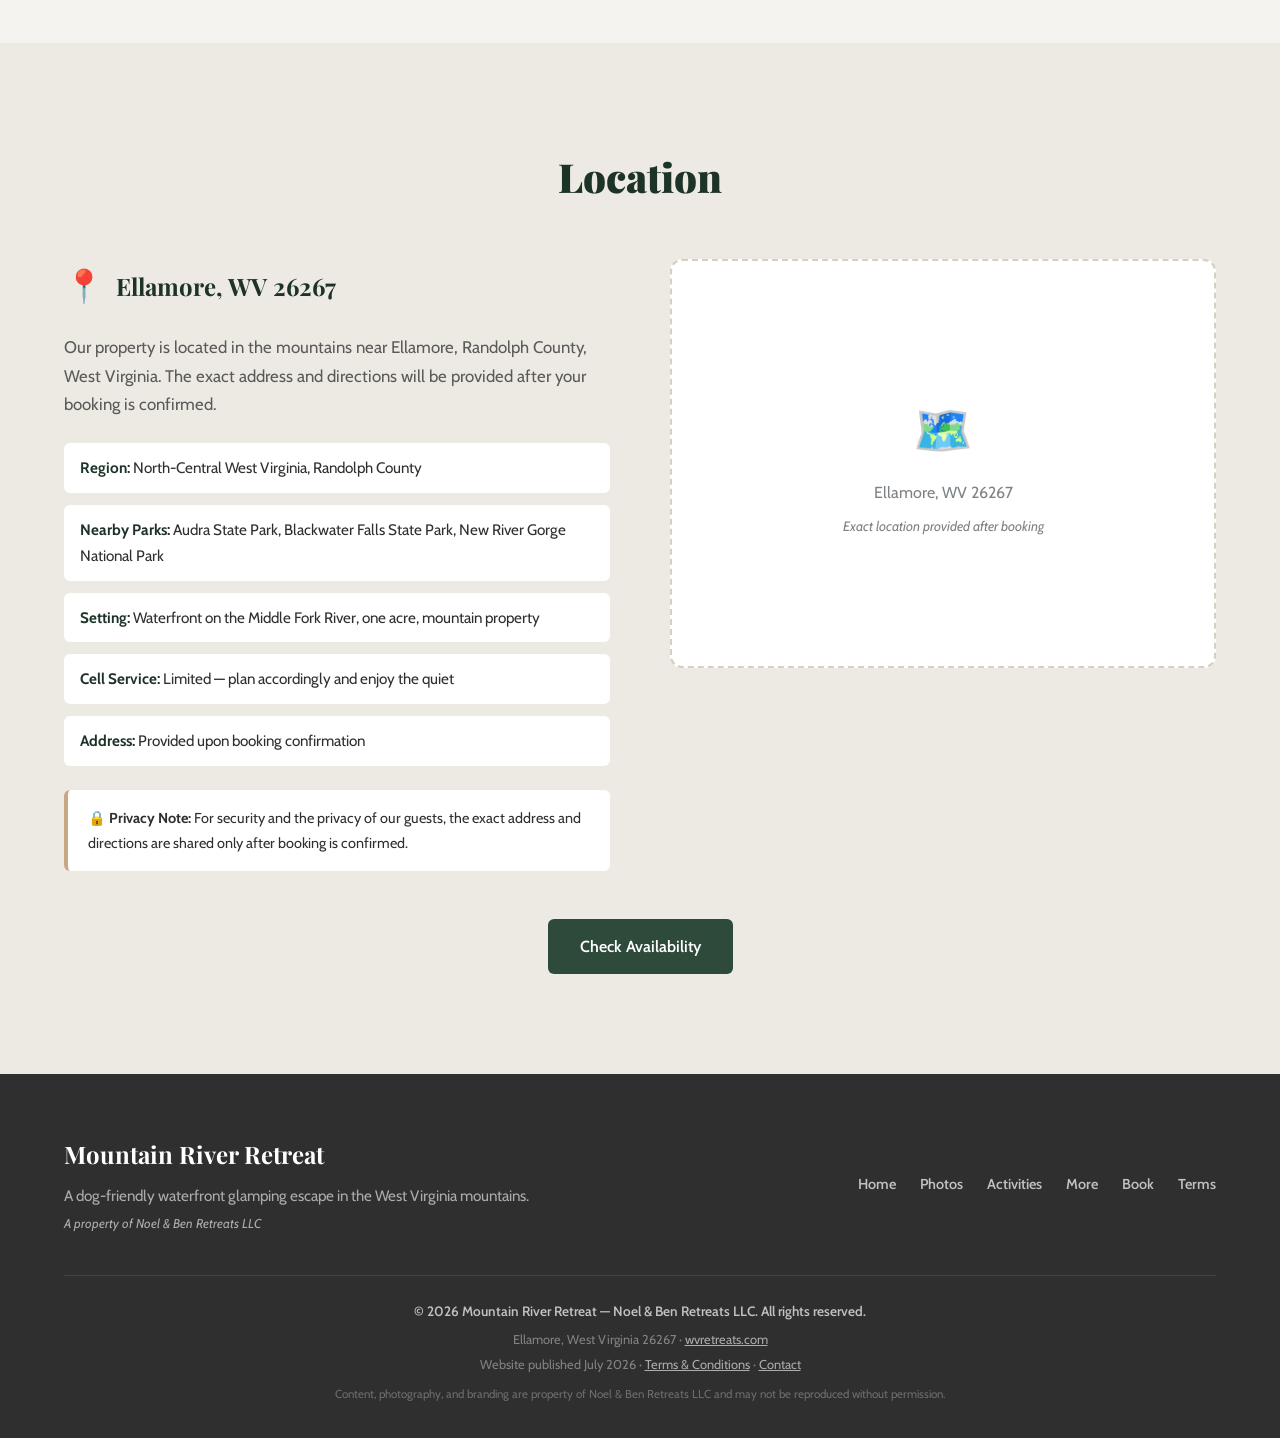
==== commit 31889b14: "updates 1.4" ====
--- a/activities.html
+++ b/activities.html
@@ -93,6 +93,29 @@
         </div>
     </section>
 
+    <!-- Wildlife Section -->
+    <section class="section wildlife" id="wildlife">
+        <div class="container">
+            <h2 class="section-title">Wildlife You Might See</h2>
+            <p class="section-subtitle">You're sharing the mountain with the locals. Here are a few regulars around the property.</p>
+            <div class="wildlife-grid">
+                <figure class="wildlife-item">
+                    <img src="images/deer.jpg" alt="A white-tailed deer grazing in the green field at the edge of the woods" loading="lazy">
+                    <figcaption>White-tailed deer grazing at the tree line</figcaption>
+                </figure>
+                <figure class="wildlife-item">
+                    <img src="images/turkeys.jpg" alt="Three wild turkeys walking across the grassy lawn near the woods" loading="lazy">
+                    <figcaption>Wild turkeys passing through the yard</figcaption>
+                </figure>
+                <figure class="wildlife-item">
+                    <img src="images/Guinea hens.jpg" alt="Two guinea hens foraging among wildflowers beside the shed" loading="lazy">
+                    <figcaption>Guinea hens among the wildflowers</figcaption>
+                </figure>
+            </div>
+            <p class="recs-note">Please enjoy the wildlife from a respectful distance, and never feed them — it keeps both you and the animals safe.</p>
+        </div>
+    </section>
+
     <!-- Local Recommendations Section -->
     <section class="section recommendations" id="recommendations">
         <div class="container">
--- a/css/style.css
+++ b/css/style.css
@@ -48,12 +48,80 @@
     scroll-padding-top: 80px;
 }
 
+html, body {
+    overflow-x: hidden;
+    width: 100%;
+}
+
+/* ===== Accessibility: visible focus for keyboard users ===== */
+a:focus-visible,
+button:focus-visible,
+input:focus-visible,
+select:focus-visible,
+textarea:focus-visible,
+.gallery-item:focus-visible {
+    outline: 3px solid var(--color-river-blue);
+    outline-offset: 2px;
+    border-radius: 2px;
+}
+
+/* Screen-reader-only utility (visually hidden, still announced) */
+.sr-only {
+    position: absolute;
+    width: 1px;
+    height: 1px;
+    padding: 0;
+    margin: -1px;
+    overflow: hidden;
+    clip: rect(0, 0, 0, 0);
+    white-space: nowrap;
+    border: 0;
+}
+
+/* Skip-to-content link */
+.skip-link {
+    position: absolute;
+    left: 8px;
+    top: -48px;
+    z-index: 2000;
+    background: var(--color-forest-green);
+    color: #fff;
+    padding: 10px 18px;
+    border-radius: 0 0 var(--radius-sm) var(--radius-sm);
+    font-weight: 700;
+    transition: top 0.2s ease;
+}
+
+.skip-link:focus {
+    top: 0;
+}
+
+/* Respect users who prefer reduced motion */
+@media (prefers-reduced-motion: reduce) {
+    html {
+        scroll-behavior: auto;
+    }
+    *,
+    *::before,
+    *::after {
+        animation-duration: 0.001ms !important;
+        animation-iteration-count: 1 !important;
+        transition-duration: 0.001ms !important;
+    }
+    .feature-card,
+    .activity-card {
+        opacity: 1 !important;
+        transform: none !important;
+    }
+}
+
 body {
     font-family: var(--font-body);
     font-size: 16px;
     line-height: 1.7;
     color: var(--color-text);
     background-color: var(--color-bg);
+    -webkit-text-size-adjust: 100%;
 }
 
 img {
@@ -125,6 +193,69 @@
     box-shadow: var(--shadow-md);
 }
 
+.btn-secondary {
+    background-color: transparent;
+    color: var(--color-primary);
+    border: 2px solid var(--color-primary);
+}
+
+.btn-secondary:hover {
+    background-color: var(--color-primary);
+    color: var(--color-white);
+    transform: translateY(-2px);
+    box-shadow: var(--shadow-md);
+}
+
+/* ===== Page Header (interior pages) ===== */
+.page-header {
+    padding: 140px 0 60px;
+    background: linear-gradient(135deg, #1E3328 0%, #2E4A3B 60%, #4A6472 100%);
+    text-align: center;
+    color: var(--color-white);
+}
+
+.page-header h1 {
+    font-family: var(--font-heading);
+    font-size: 2.8rem;
+    font-weight: 900;
+    margin-bottom: 12px;
+}
+
+.page-header p {
+    font-size: 1.15rem;
+    color: rgba(255, 255, 255, 0.9);
+    max-width: 640px;
+    margin: 0 auto;
+}
+
+/* ===== Section CTA ===== */
+.section-cta {
+    text-align: center;
+    margin-top: 48px;
+}
+
+/* ===== CTA Banner ===== */
+.cta-banner {
+    background: linear-gradient(135deg, #2E4A3B 0%, #4A6472 100%);
+    padding: 72px 0;
+    text-align: center;
+    color: var(--color-white);
+}
+
+.cta-banner h2 {
+    font-family: var(--font-heading);
+    font-size: 2.2rem;
+    font-weight: 900;
+    margin-bottom: 12px;
+}
+
+.cta-banner p {
+    font-size: 1.1rem;
+    color: rgba(255, 255, 255, 0.9);
+    max-width: 560px;
+    margin: 0 auto 28px;
+}
+
 /* ===== Navigation ===== */
 .navbar {
     position: fixed;
@@ -188,6 +319,19 @@
 
 .nav-menu a:hover {
     color: var(--color-secondary-light);
+}
+
+.nav-menu a.active {
+    color: var(--color-secondary-light);
+    font-weight: 700;
+}
+
+.navbar.scrolled .nav-menu a.active {
+    color: var(--color-primary);
+}
+
+.nav-menu .nav-cta.active {
+    color: var(--color-white) !important;
 }
 
 .nav-cta {
@@ -460,8 +604,9 @@
 .gallery-grid {
     display: grid;
     grid-template-columns: repeat(3, 1fr);
+    grid-auto-rows: 1fr;
     gap: 16px;
-    margin-top: 48px;
+    margin-top: 0;
 }
 
 .gallery-item {
@@ -487,13 +632,13 @@
     width: 100%;
     height: 100%;
     object-fit: cover;
-    aspect-ratio: 4/3;
     display: block;
     transition: transform var(--transition);
 }
 
-.gallery-item-large img {
-    aspect-ratio: auto;
+/* Standard items keep a 4:3 shape; the large item fills its 2x2 cell */
+.gallery-item:not(.gallery-item-large) {
+    aspect-ratio: 4 / 3;
 }
 
 .gallery-item:hover img {
@@ -549,6 +694,121 @@
     color: var(--color-text-light);
     font-size: 0.9rem;
     line-height: 1.6;
+}
+
+/* ===== Wildlife Section ===== */
+.wildlife {
+    background-color: var(--color-bg-alt);
+}
+
+.wildlife-grid {
+    display: grid;
+    grid-template-columns: repeat(3, 1fr);
+    gap: 20px;
+    margin-top: 48px;
+}
+
+.wildlife-item {
+    margin: 0;
+    background-color: var(--color-white);
+    border-radius: var(--radius-md);
+    overflow: hidden;
+    box-shadow: var(--shadow-sm);
+}
+
+.wildlife-item img {
+    width: 100%;
+    aspect-ratio: 4 / 3;
+    object-fit: cover;
+    display: block;
+}
+
+.wildlife-item figcaption {
+    padding: 12px 16px;
+    font-size: 0.9rem;
+    color: var(--color-text-light);
+    text-align: center;
+}
+
+/* ===== Local Recommendations Section ===== */
+.recommendations {
+    background-color: var(--color-bg);
+}
+
+.recs-grid {
+    display: grid;
+    grid-template-columns: repeat(3, 1fr);
+    gap: 24px;
+    margin-top: 48px;
+}
+
+.recs-category {
+    background-color: var(--color-white);
+    border-radius: var(--radius-md);
+    padding: 28px 26px;
+    box-shadow: var(--shadow-sm);
+    border-top: 4px solid var(--color-sage);
+}
+
+.recs-category h3 {
+    font-family: var(--font-heading);
+    font-size: 1.25rem;
+    color: var(--color-forest-green);
+    margin-bottom: 18px;
+    display: flex;
+    align-items: center;
+    gap: 10px;
+}
+
+.recs-icon {
+    font-size: 1.4rem;
+}
+
+.recs-list {
+    list-style: none;
+    padding: 0;
+    margin: 0;
+}
+
+.recs-list li {
+    padding: 12px 0;
+    border-bottom: 1px solid var(--color-bg-alt);
+}
+
+.recs-list li:last-child {
+    border-bottom: none;
+    padding-bottom: 0;
+}
+
+.recs-list a {
+    display: block;
+    font-weight: 700;
+    color: var(--color-river-blue);
+    font-size: 1.05rem;
+    text-decoration: none;
+}
+
+.recs-list a:hover {
+    color: var(--color-rust);
+    text-decoration: underline;
+}
+
+.recs-list span {
+    display: block;
+    font-size: 0.85rem;
+    color: var(--color-text-light);
+    margin-top: 2px;
+}
+
+.recs-note {
+    text-align: center;
+    max-width: 640px;
+    margin: 40px auto 0;
+    padding: 16px 20px;
+    background-color: var(--color-bg-alt);
+    border-radius: var(--radius-sm);
+    font-size: 0.9rem;
+    color: var(--color-text-light);
 }
 
 /* ===== Location Section ===== */
@@ -749,6 +1009,177 @@
     margin: 0 auto;
 }
 
+/* ===== Form Agreement Checkbox ===== */
+.form-agreement {
+    margin-bottom: 24px;
+    padding: 16px 18px;
+    background-color: var(--color-bg-alt);
+    border-radius: var(--radius-sm);
+    border: 1px solid var(--color-border);
+}
+
+.agreement-label {
+    display: flex;
+    align-items: flex-start;
+    gap: 12px;
+    cursor: pointer;
+    font-size: 0.9rem !important;
+    font-weight: 400 !important;
+    line-height: 1.5;
+    color: var(--color-text) !important;
+    margin-bottom: 0 !important;
+}
+
+.agreement-label input[type="checkbox"] {
+    width: 20px;
+    height: 20px;
+    flex-shrink: 0;
+    margin-top: 1px;
+    accent-color: var(--color-forest-green);
+    cursor: pointer;
+}
+
+.agreement-label a {
+    color: var(--color-forest-green);
+    font-weight: 600;
+    text-decoration: underline;
+}
+
+.agreement-label a:hover {
+    color: var(--color-rust);
+}
+
+/* ===== First Time in a Camper Section ===== */
+.first-timer {
+    background-color: var(--color-bg-alt);
+}
+
+.first-timer-grid {
+    display: grid;
+    grid-template-columns: repeat(3, 1fr);
+    gap: 24px;
+    margin-top: 48px;
+}
+
+.ft-card {
+    background-color: var(--color-white);
+    border-radius: var(--radius-md);
+    padding: 28px 24px;
+    box-shadow: var(--shadow-sm);
+    border-left: 4px solid var(--color-river-blue);
+}
+
+.ft-icon {
+    font-size: 2rem;
+    margin-bottom: 12px;
+}
+
+.ft-card h3 {
+    font-family: var(--font-heading);
+    font-size: 1.15rem;
+    color: var(--color-forest-green);
+    margin-bottom: 8px;
+}
+
+.ft-card p {
+    color: var(--color-text-light);
+    font-size: 0.92rem;
+    line-height: 1.6;
+}
+
+/* ===== Rates Section ===== */
+.rates {
+    background-color: var(--color-bg);
+}
+
+.rates-grid {
+    display: grid;
+    grid-template-columns: repeat(2, 1fr);
+    gap: 24px;
+    max-width: 640px;
+    margin: 48px auto 40px;
+}
+
+.rate-card {
+    background-color: var(--color-white);
+    border: 2px solid var(--color-border);
+    border-radius: var(--radius-md);
+    padding: 32px 24px;
+    text-align: center;
+    box-shadow: var(--shadow-sm);
+}
+
+.rate-card-featured {
+    border-color: var(--color-forest-green);
+    background: linear-gradient(135deg, var(--color-white) 0%, #f0f4f0 100%);
+}
+
+.rate-label {
+    font-family: var(--font-body);
+    font-size: 0.9rem;
+    font-weight: 700;
+    text-transform: uppercase;
+    letter-spacing: 1px;
+    color: var(--color-stone-gray);
+    margin-bottom: 12px;
+}
+
+.rate-price {
+    font-family: var(--font-heading);
+    font-size: 3rem;
+    font-weight: 900;
+    color: var(--color-forest-green);
+    line-height: 1;
+}
+
+.rate-price span {
+    font-family: var(--font-body);
+    font-size: 1rem;
+    font-weight: 600;
+    color: var(--color-text-light);
+}
+
+.rate-note {
+    margin-top: 8px;
+    font-size: 0.9rem;
+    color: var(--color-text-light);
+}
+
+.rates-details {
+    max-width: 640px;
+    margin: 0 auto;
+    display: flex;
+    flex-direction: column;
+    gap: 16px;
+}
+
+.rates-detail-item {
+    display: flex;
+    align-items: flex-start;
+    gap: 14px;
+    padding: 16px 20px;
+    background-color: var(--color-white);
+    border-radius: var(--radius-sm);
+    box-shadow: var(--shadow-sm);
+}
+
+.rates-detail-icon {
+    font-size: 1.5rem;
+    flex-shrink: 0;
+}
+
+.rates-detail-item strong {
+    display: block;
+    color: var(--color-forest-green);
+    margin-bottom: 2px;
+}
+
+.rates-detail-item p {
+    font-size: 0.9rem;
+    color: var(--color-text-light);
+    margin: 0;
+}
+
 /* ===== Availability Calendar ===== */
 .availability {
     background-color: var(--color-bg);
@@ -799,70 +1230,243 @@
 
 @media (max-width: 768px) {
     .calendar-container {
-        padding: 16px;
+        padding: 14px;
     }
 
     .calendar-embed iframe {
-        height: 400px;
-    }
-}
-
-/* ===== Coming Soon Section ===== */
-.coming-soon {
+        height: 480px;
+    }
+}
+
+/* ===== Roadmap / Timeline Section ===== */
+.roadmap {
     background-color: var(--color-bg-alt);
 }
 
-.coming-soon-grid {
-    display: grid;
-    grid-template-columns: repeat(3, 1fr);
-    gap: 24px;
-    margin-top: 48px;
-}
-
-.coming-soon-card {
+.timeline {
+    max-width: 640px;
+    margin: 48px auto 0;
+    position: relative;
+    padding-left: 8px;
+}
+
+.timeline::before {
+    content: '';
+    position: absolute;
+    left: 19px;
+    top: 8px;
+    bottom: 8px;
+    width: 2px;
+    background-color: var(--color-taupe);
+}
+
+.timeline-item {
+    display: flex;
+    align-items: flex-start;
+    gap: 20px;
+    margin-bottom: 28px;
+    position: relative;
+}
+
+.timeline-item:last-child {
+    margin-bottom: 0;
+}
+
+.timeline-marker {
+    flex-shrink: 0;
+    width: 40px;
+    height: 40px;
+    border-radius: 50%;
     background-color: var(--color-white);
-    padding: 36px 28px;
+    border: 2px solid var(--color-taupe);
+    display: flex;
+    align-items: center;
+    justify-content: center;
+    font-size: 1.1rem;
+    z-index: 1;
+}
+
+.timeline-done .timeline-marker {
+    background-color: var(--color-forest-green);
+    border-color: var(--color-forest-green);
+    color: var(--color-white);
+    font-weight: 700;
+}
+
+.timeline-content {
+    flex: 1;
+    background-color: var(--color-white);
     border-radius: var(--radius-md);
-    text-align: center;
+    padding: 20px 24px;
     box-shadow: var(--shadow-sm);
-    border: 2px dashed var(--color-taupe);
-    position: relative;
-}
-
-.coming-soon-icon {
-    font-size: 2.5rem;
-    margin-bottom: 16px;
-}
-
-.coming-soon-badge {
-    display: inline-block;
-    background-color: var(--color-sage);
-    color: var(--color-white);
-    padding: 4px 12px;
-    border-radius: 20px;
-    font-size: 0.75rem;
+}
+
+.timeline-done .timeline-content {
+    border-left: 4px solid var(--color-forest-green);
+}
+
+.timeline-phase {
+    font-family: var(--font-body);
+    font-size: 0.8rem;
     font-weight: 700;
     text-transform: uppercase;
     letter-spacing: 1px;
-    margin-bottom: 12px;
-}
-
-.coming-soon-card h3 {
-    font-family: var(--font-heading);
-    font-size: 1.2rem;
+    color: var(--color-rust);
+    margin-bottom: 8px;
+}
+
+.timeline-done .timeline-phase {
     color: var(--color-forest-green);
-    margin-bottom: 10px;
-}
-
-.coming-soon-card p {
-    color: var(--color-text-light);
-    font-size: 0.95rem;
-    line-height: 1.6;
+}
+
+.timeline-list {
+    list-style: none;
+    padding: 0;
+    margin: 0;
+}
+
+.timeline-list li {
+    position: relative;
+    padding-left: 18px;
+    margin-bottom: 6px;
+    color: var(--color-text);
+    font-size: 0.98rem;
+}
+
+.timeline-list li:last-child {
+    margin-bottom: 0;
+}
+
+.timeline-list li::before {
+    content: '';
+    position: absolute;
+    left: 0;
+    top: 9px;
+    width: 6px;
+    height: 6px;
+    border-radius: 50%;
+    background-color: var(--color-sage);
 }
 
 /* ===== Suggestion Box Section ===== */
 .suggestion-box {
     background-color: var(--color-bg);
+}
+
+/* ===== Terms Page ===== */
+.terms-page {
+    padding: 130px 0 80px;
+    background-color: var(--color-bg);
+}
+
+.terms-title {
+    font-family: var(--font-heading);
+    font-size: 2.5rem;
+    font-weight: 900;
+    color: var(--color-forest-green);
+    text-align: center;
+    margin-bottom: 8px;
+}
+
+.terms-updated {
+    text-align: center;
+    color: var(--color-text-muted);
+    font-size: 0.9rem;
+    margin-bottom: 40px;
+}
+
+.terms-content {
+    max-width: 800px;
+    margin: 0 auto;
+}
+
+.terms-intro {
+    font-size: 1.05rem;
+    color: var(--color-text);
+    background-color: var(--color-bg-alt);
+    padding: 20px 24px;
+    border-radius: var(--radius-md);
+    border-left: 4px solid var(--color-forest-green);
+    margin-bottom: 40px;
+}
+
+.terms-section {
+    margin-bottom: 32px;
+}
+
+.terms-section h2 {
+    font-family: var(--font-heading);
+    font-size: 1.4rem;
+    color: var(--color-forest-green);
+    margin-bottom: 12px;
+    padding-bottom: 8px;
+    border-bottom: 2px solid var(--color-border);
+}
+
+.terms-section p {
+    color: var(--color-text-light);
+    margin-bottom: 12px;
+    line-height: 1.7;
+}
+
+.terms-section ul {
+    padding-left: 22px;
+    margin-bottom: 12px;
+}
+
+.terms-section li {
+    color: var(--color-text-light);
+    margin-bottom: 8px;
+    line-height: 1.7;
+}
+
+.terms-section strong {
+    color: var(--color-charcoal);
+}
+
+.terms-contact {
+    margin-top: 48px;
+    padding: 28px;
+    background-color: var(--color-white);
+    border-radius: var(--radius-md);
+    box-shadow: var(--shadow-sm);
+    text-align: center;
+}
+
+.terms-contact h2 {
+    font-family: var(--font-heading);
+    font-size: 1.4rem;
+    color: var(--color-forest-green);
+    margin-bottom: 10px;
+}
+
+.terms-contact p {
+    color: var(--color-text-light);
+    margin-bottom: 10px;
+}
+
+.terms-contact a {
+    color: var(--color-forest-green);
+    font-weight: 600;
+    text-decoration: underline;
+}
+
+.terms-entity {
+    font-size: 0.9rem;
+    color: var(--color-text-muted);
+    line-height: 1.6;
+}
+
+@media (max-width: 768px) {
+    .terms-page {
+        padding: 110px 0 56px;
+    }
+    .terms-title {
+        font-size: 1.9rem;
+    }
+    .terms-section h2 {
+        font-size: 1.2rem;
+    }
 }
 
 /* ===== Footer ===== */
@@ -923,6 +1527,36 @@
     font-size: 0.85rem;
 }
 
+.footer-copyright {
+    color: rgba(255, 255, 255, 0.7) !important;
+    font-weight: 600;
+    margin-bottom: 6px;
+}
+
+.footer-meta {
+    font-size: 0.8rem !important;
+    margin-bottom: 4px;
+}
+
+.footer-meta a {
+    color: rgba(255, 255, 255, 0.6);
+    text-decoration: underline;
+}
+
+.footer-meta a:hover {
+    color: rgba(255, 255, 255, 0.9);
+}
+
+.footer-fineprint {
+    margin-top: 10px;
+    font-size: 0.72rem !important;
+    color: rgba(255, 255, 255, 0.3) !important;
+    max-width: 640px;
+    margin-left: auto;
+    margin-right: auto;
+    line-height: 1.5;
+}
+
 /* ===== Responsive Design ===== */
 @media (max-width: 968px) {
     .section-title {
@@ -952,8 +1586,19 @@
         grid-row: span 1;
     }
 
-    .rules-grid,
-    .coming-soon-grid {
+    .rules-grid {
+        grid-template-columns: repeat(2, 1fr);
+    }
+
+    .recs-grid {
+        grid-template-columns: 1fr;
+    }
+
+    .wildlife-grid {
+        grid-template-columns: 1fr;
+    }
+
+    .first-timer-grid {
         grid-template-columns: repeat(2, 1fr);
     }
 
@@ -968,28 +1613,53 @@
         position: fixed;
         top: 0;
         right: -100%;
-        width: 75%;
-        max-width: 300px;
+        width: 80%;
+        max-width: 320px;
         height: 100vh;
+        height: 100dvh;
         background-color: var(--color-white);
         flex-direction: column;
-        padding: 80px 32px 32px;
-        gap: 24px;
+        justify-content: flex-start;
+        padding: 88px 28px 32px;
+        gap: 8px;
         transition: right var(--transition);
         box-shadow: var(--shadow-lg);
+        overflow-y: auto;
     }
 
     .nav-menu.active {
         right: 0;
     }
 
+    .nav-menu li {
+        width: 100%;
+    }
+
     .nav-menu a {
         color: var(--color-text) !important;
-        font-size: 1.1rem;
+        font-size: 1.05rem;
+        display: block;
+        width: 100%;
+        padding: 14px 8px;
+        border-bottom: 1px solid var(--color-bg-alt);
+    }
+
+    .nav-menu .nav-cta {
+        text-align: center;
+        border-bottom: none;
+        margin-top: 12px;
+        padding: 14px 24px;
     }
 
     .nav-toggle {
         display: flex;
+        padding: 10px;
+        margin: -10px;
+    }
+
+    .hero {
+        min-height: 90vh;
+        min-height: 90dvh;
     }
 
     .hero h1 {
@@ -998,6 +1668,13 @@
 
     .hero-subtitle {
         font-size: 1.1rem;
+    }
+
+    .btn {
+        min-height: 48px;
+        display: inline-flex;
+        align-items: center;
+        justify-content: center;
     }
 
     .features-grid,
@@ -1017,16 +1694,23 @@
         grid-template-columns: 1fr;
     }
 
-    .coming-soon-grid {
+    .first-timer-grid {
         grid-template-columns: 1fr;
     }
+
+
 
     .form-row {
         grid-template-columns: 1fr;
+        gap: 16px;
     }
 
     .booking-form {
-        padding: 32px 24px;
+        padding: 28px 20px;
+    }
+
+    .btn-submit {
+        min-height: 52px;
     }
 
     .footer-content {
@@ -1038,14 +1722,57 @@
     .footer-links {
         flex-wrap: wrap;
         justify-content: center;
+        gap: 16px 20px;
+    }
+
+    .footer-links a {
+        padding: 6px 0;
     }
 
     .about-highlights {
+        grid-template-columns: 1fr 1fr;
+        gap: 12px;
+    }
+
+    .section {
+        padding: 56px 0;
+    }
+
+    .section-subtitle {
+        margin-bottom: 32px;
+    }
+
+    .page-header {
+        padding: 120px 0 48px;
+    }
+
+    .page-header h1 {
+        font-size: 2.1rem;
+    }
+
+    .page-header p {
+        font-size: 1rem;
+    }
+
+    .cta-banner {
+        padding: 56px 0;
+    }
+
+    .cta-banner h2 {
+        font-size: 1.7rem;
+    }
+
+    .rates-grid {
         grid-template-columns: 1fr;
-    }
-
-    .section {
-        padding: 70px 0;
+        gap: 16px;
+    }
+
+    .timeline-item {
+        gap: 14px;
+    }
+
+    .timeline-content {
+        padding: 16px 18px;
     }
 }
 
@@ -1054,6 +1781,15 @@
         font-size: 2rem;
     }
 
+    .hero-tagline {
+        font-size: 0.95rem;
+        letter-spacing: 2px;
+    }
+
+    .hero-subtitle {
+        font-size: 1rem;
+    }
+
     .section-title {
         font-size: 1.7rem;
     }
@@ -1061,4 +1797,40 @@
     .container {
         padding: 0 16px;
     }
-}
+
+    .about-highlights {
+        grid-template-columns: 1fr;
+    }
+
+    .feature-card,
+    .activity-card,
+    .rule-card {
+        padding: 28px 22px;
+    }
+
+    .booking-form {
+        padding: 24px 16px;
+    }
+
+    .btn,
+    .btn-submit {
+        width: 100%;
+    }
+
+    .calendar-container {
+        padding: 12px;
+    }
+
+    .footer {
+        padding: 48px 0 24px;
+    }
+}
+
+/* Prevent iOS auto-zoom on input focus — inputs must be >= 16px */
+@media (max-width: 768px) {
+    .form-group select,
+    .form-group input,
+    .form-group textarea {
+        font-size: 16px;
+    }
+}
